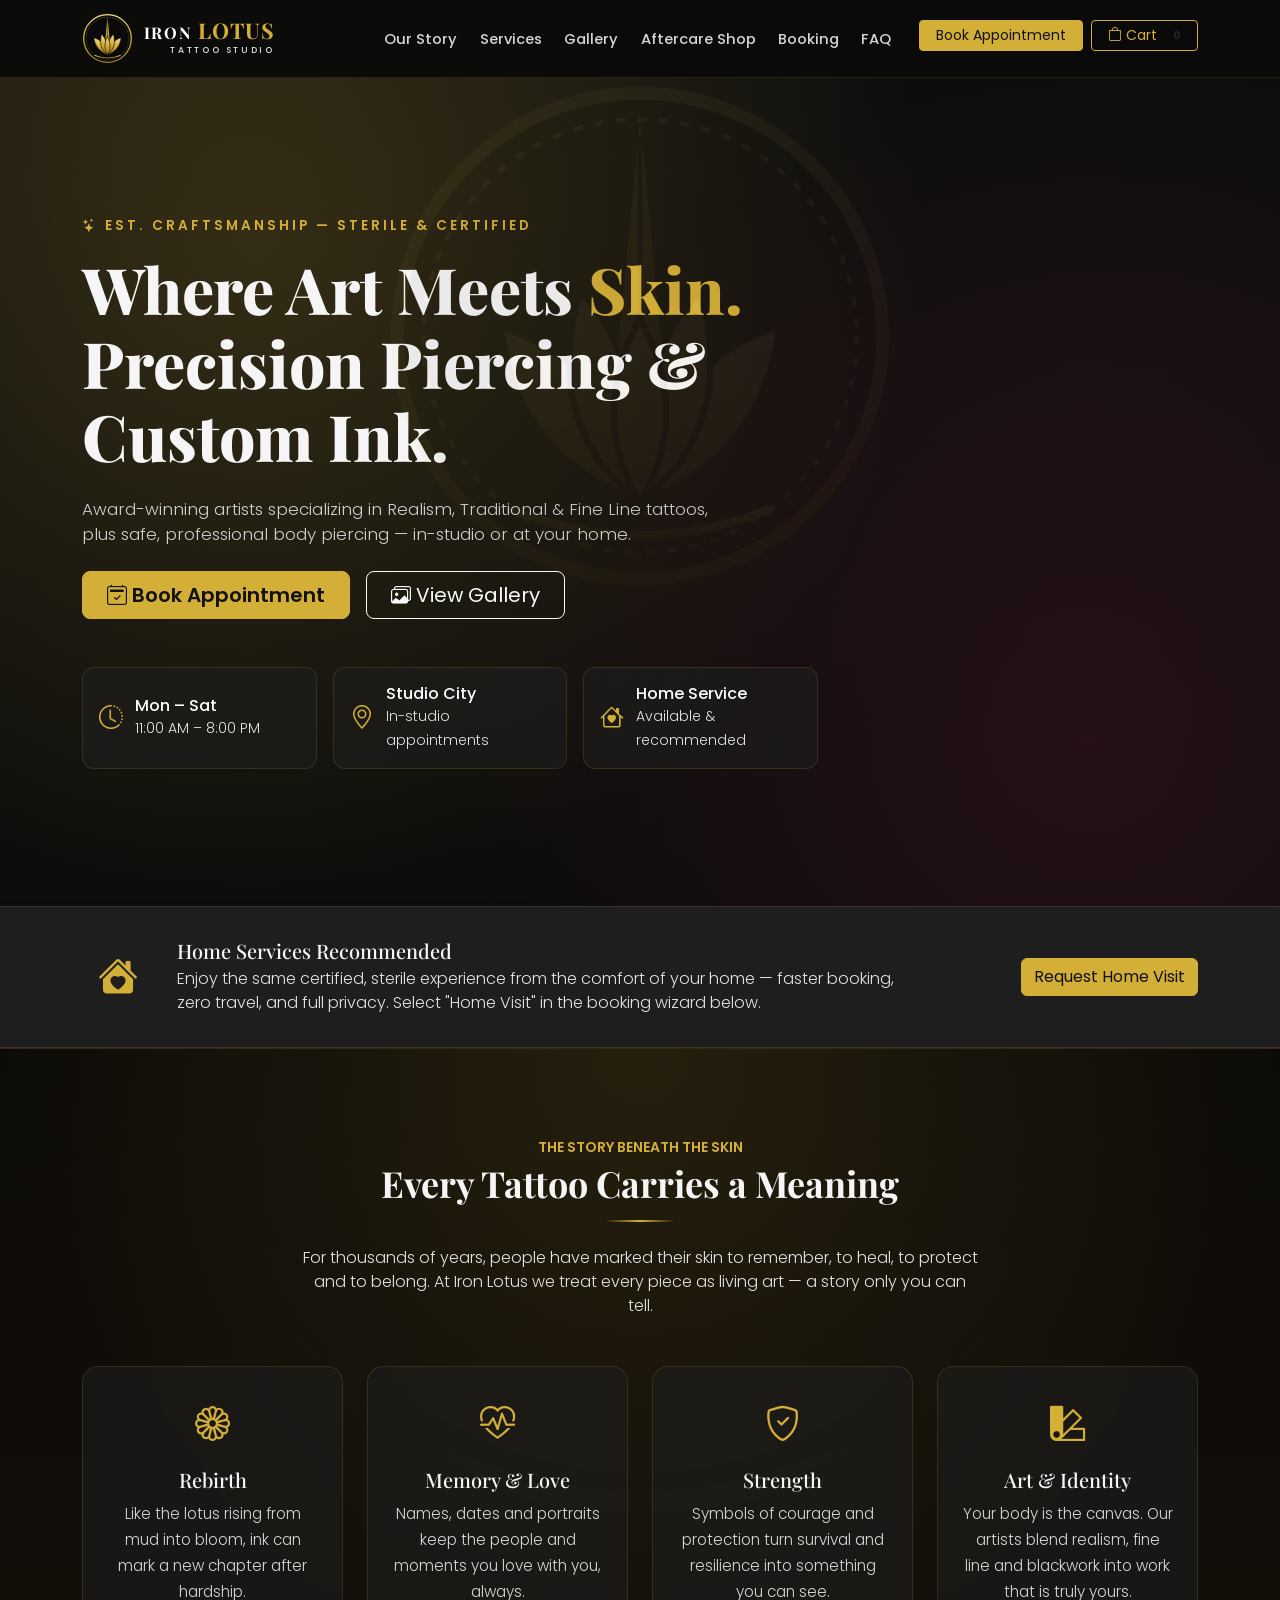
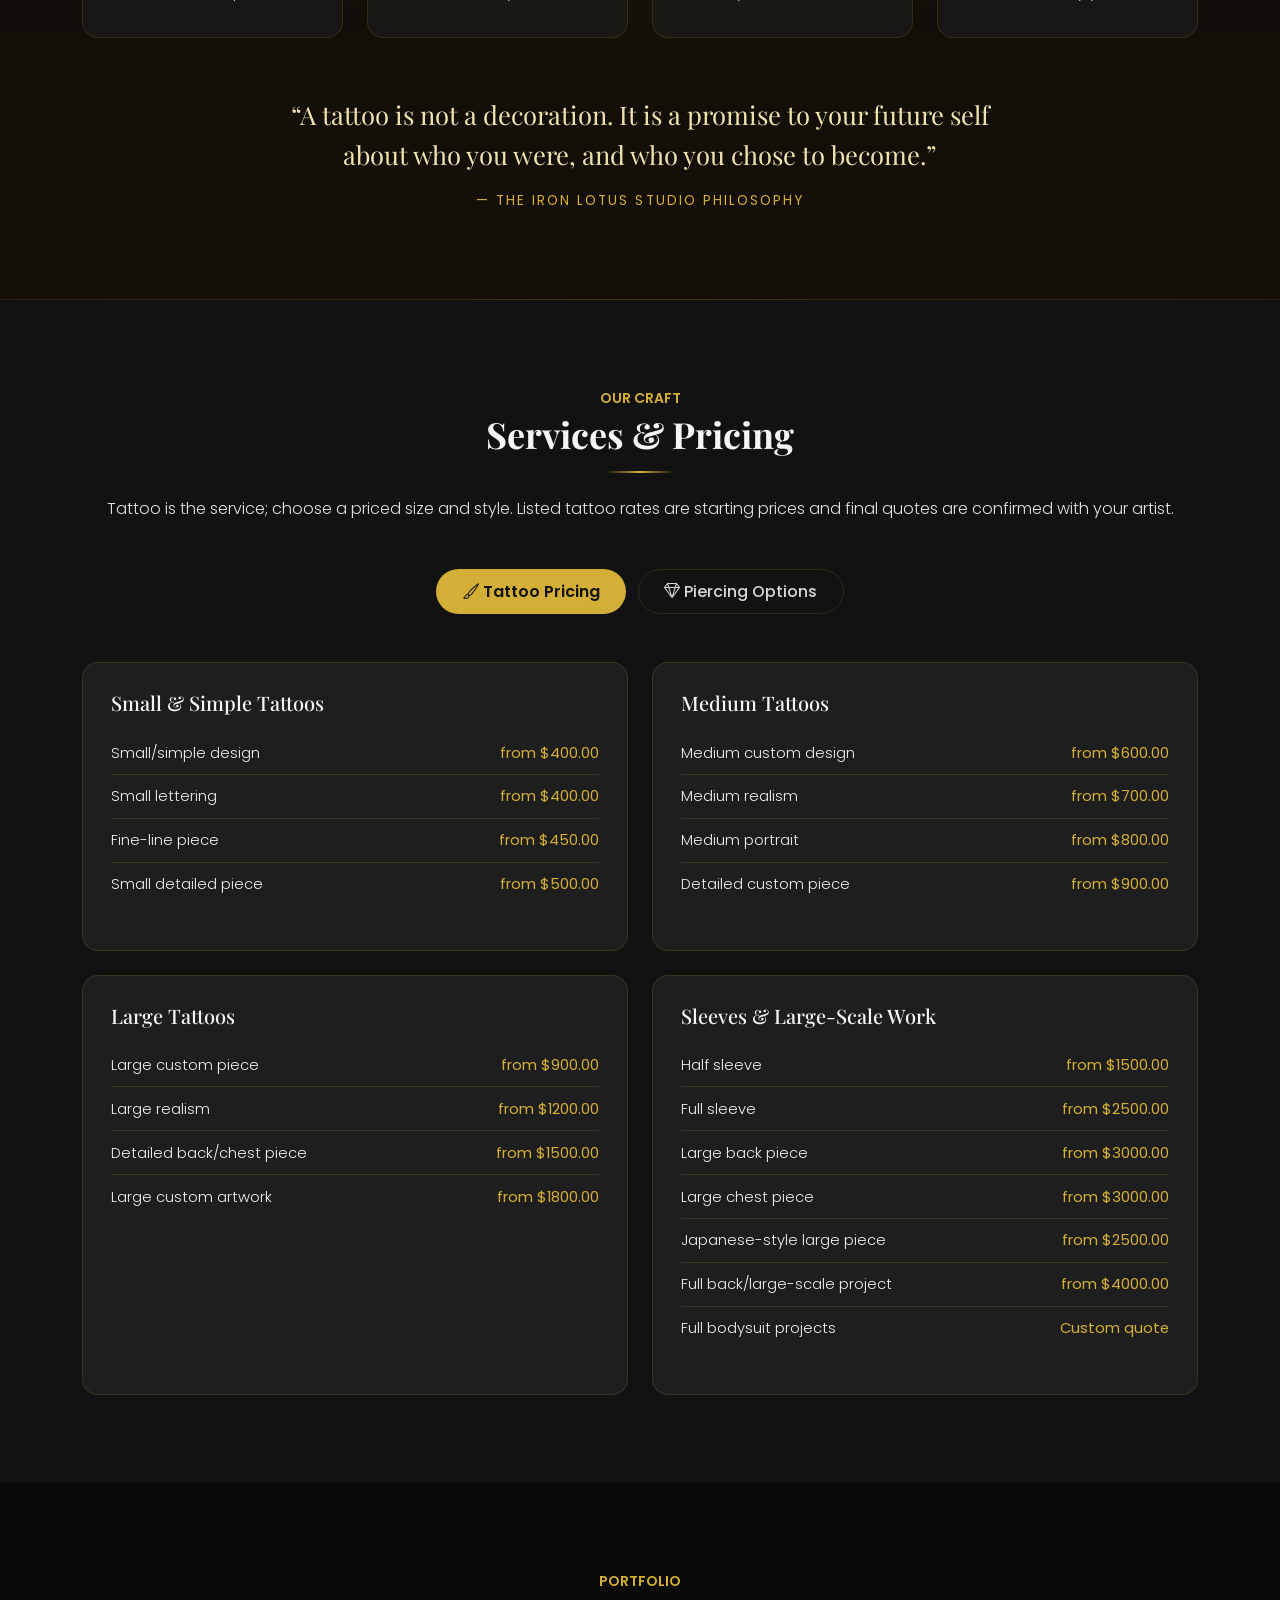
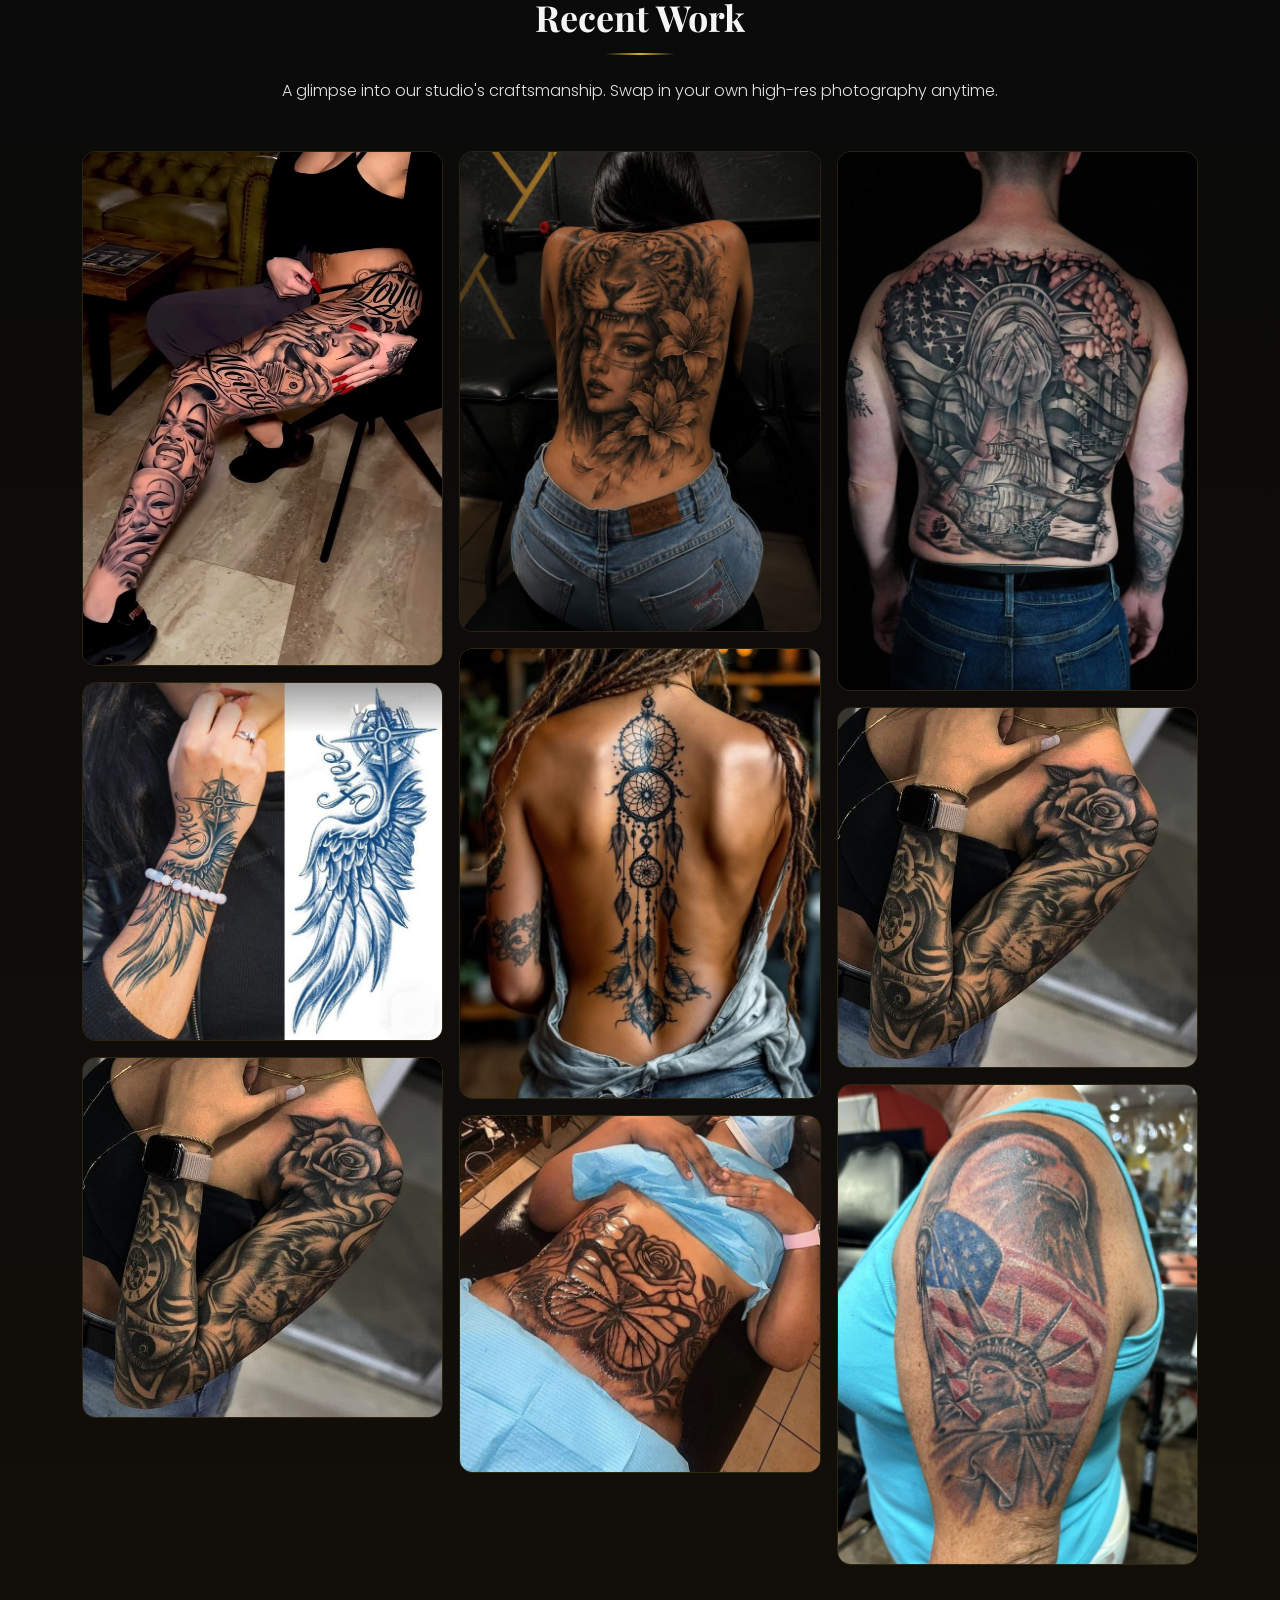
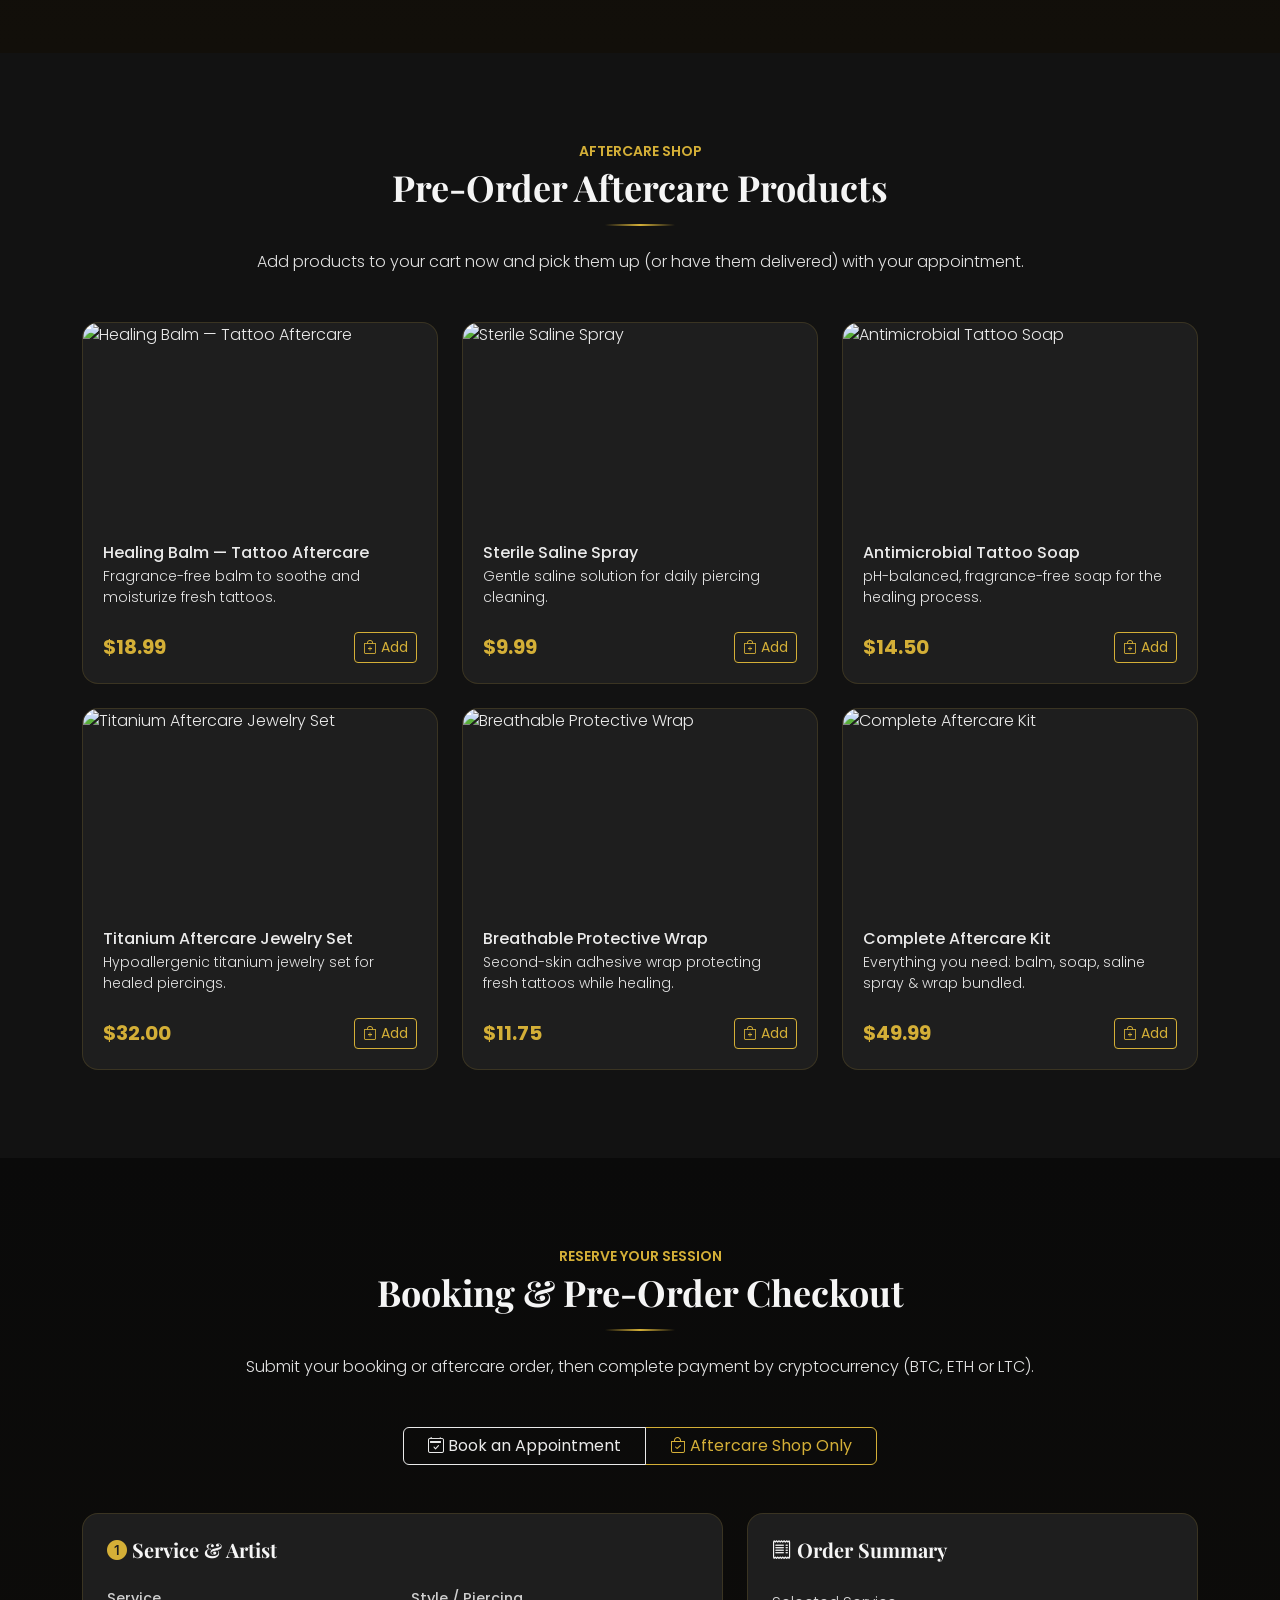
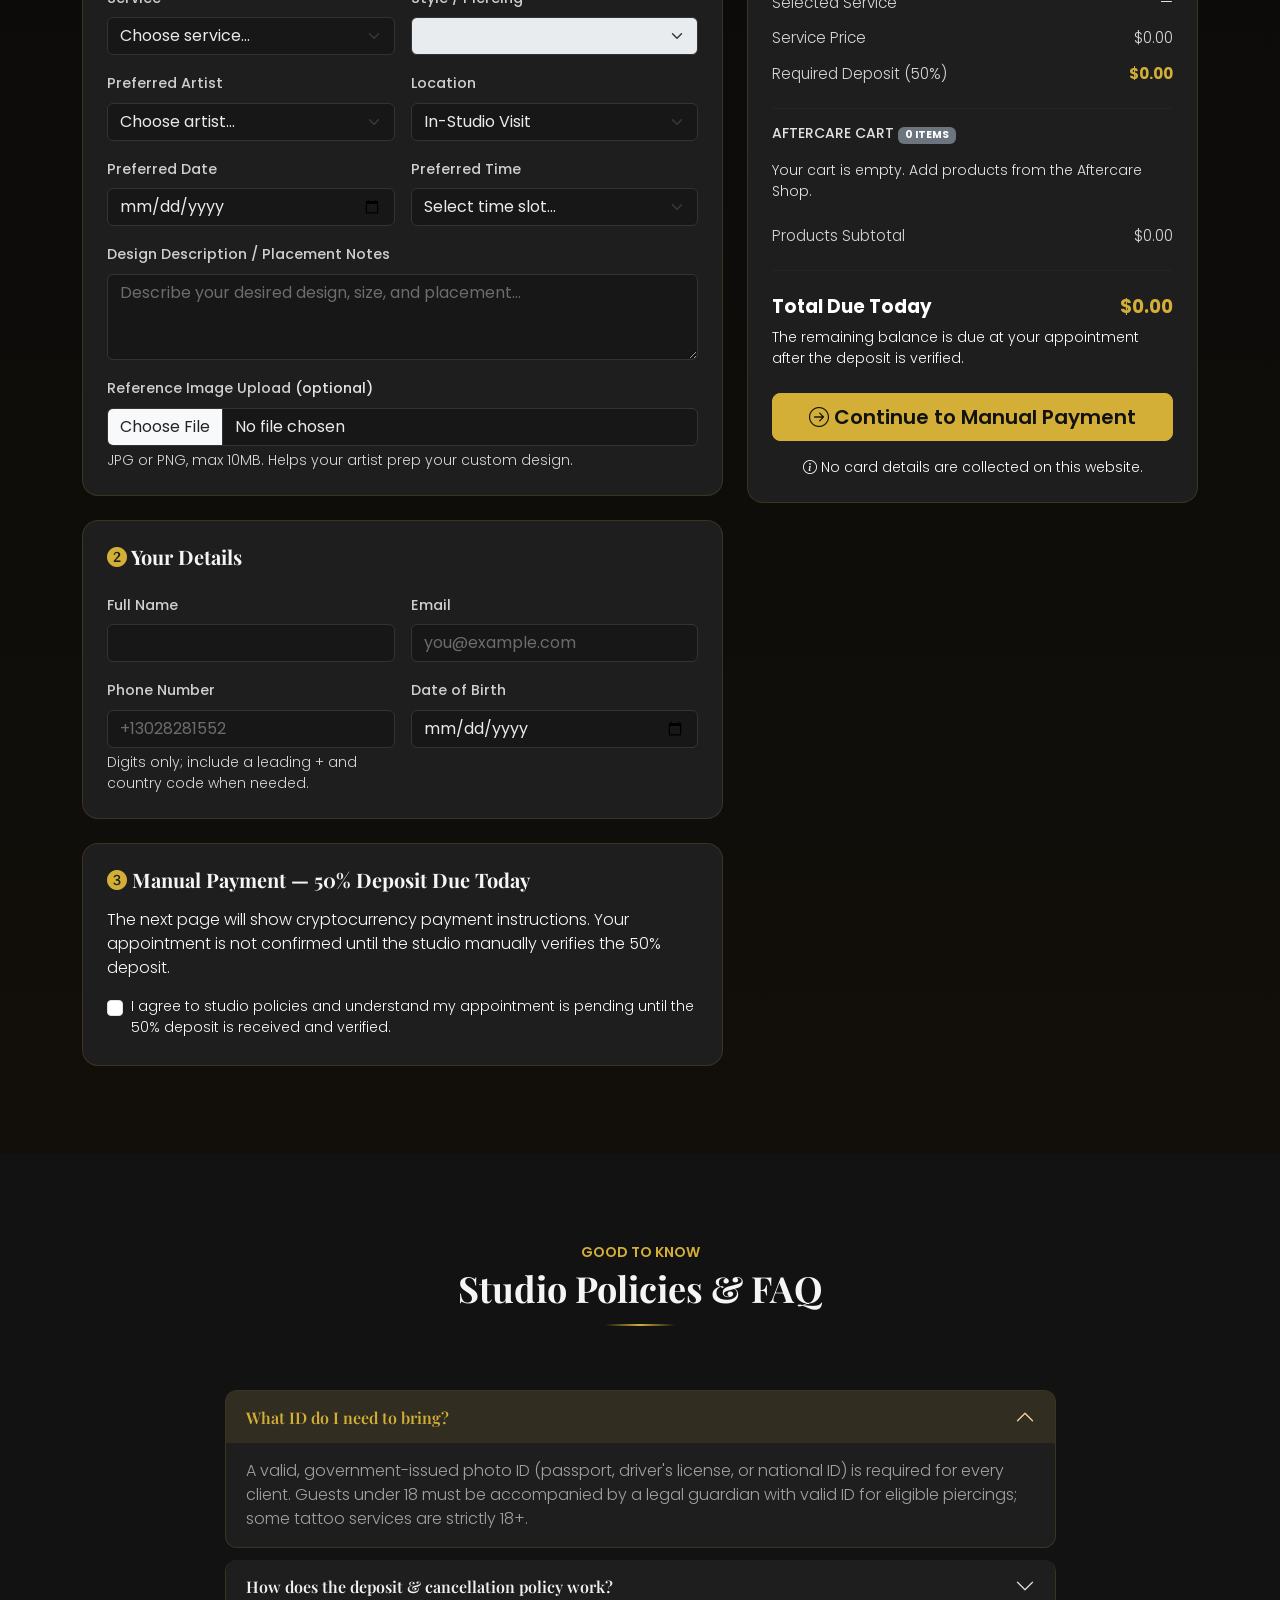
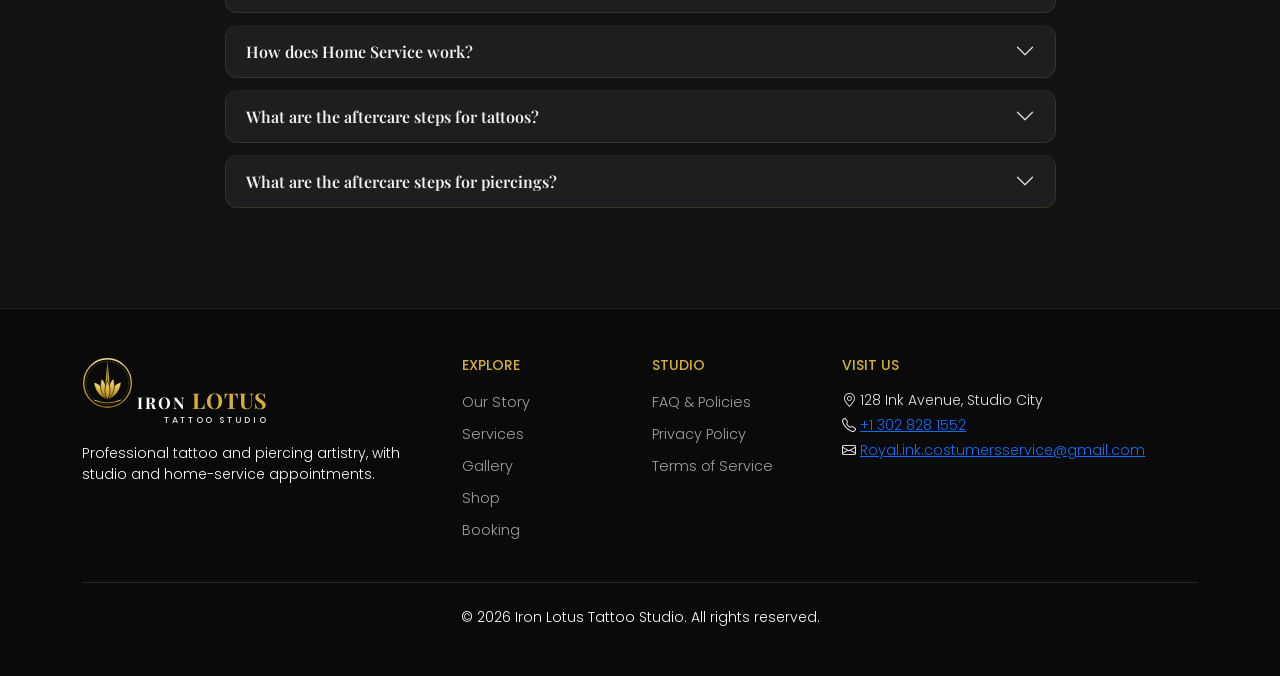
==== index.html @ f2697d81 "update" ====
<!DOCTYPE html>
<html lang="en">
<head>
  <meta charset="UTF-8">
  <meta name="viewport" content="width=device-width, initial-scale=1.0">
  <title>Iron Lotus Tattoo Studio | Tattoo &amp; Piercing</title>
  <link rel="icon" type="image/svg+xml" href="Image/iron-lotus-logo.svg">
  <meta name="description" content="Iron Lotus Tattoo Studio —  professional tattoo, piercing, and aftercare. Explore our work and request an appointment.">

  <!-- Google Fonts -->
  <link rel="preconnect" href="https://fonts.googleapis.com">
  <link href="https://fonts.googleapis.com/css2?family=Playfair+Display:wght@600;700;800&family=Poppins:wght@300;400;500;600;700&display=swap" rel="stylesheet">

  <!-- Bootstrap 5 CSS -->
  <link href="https://cdn.jsdelivr.net/npm/bootstrap@5.3.3/dist/css/bootstrap.min.css" rel="stylesheet">
  <!-- Bootstrap Icons -->
  <link rel="stylesheet" href="https://cdn.jsdelivr.net/npm/bootstrap-icons@1.11.3/font/bootstrap-icons.css">

  <!-- Custom Theme Styles -->
  <link rel="stylesheet" href="style.css">
</head>
<body>

  <!-- ============ NAVIGATION ============ -->
  <nav class="navbar navbar-expand-lg navbar-dark sticky-top studio-navbar" id="mainNav">
    <div class="container">
      <a class="navbar-brand studio-brand" href="#hero" aria-label="Iron Lotus Tattoo Studio home">
        <span class="royal-mark" aria-hidden="true"><img src="Image/iron-lotus-logo.svg" alt=""></span>
        <span class="brand-name"><span class="brand-royal">IRON</span><span class="brand-ink">LOTUS</span><small>TATTOO STUDIO</small></span>
      </a>
      <button class="navbar-toggler" type="button" data-bs-toggle="collapse" data-bs-target="#navMain" aria-controls="navMain" aria-expanded="false" aria-label="Toggle navigation">
        <span class="navbar-toggler-icon"></span>
      </button>
      <div class="collapse navbar-collapse" id="navMain">
        <ul class="navbar-nav ms-auto mb-2 mb-lg-0 text-center">
          <li class="nav-item"><a class="nav-link" href="#meaning">Our Story</a></li>
          <li class="nav-item"><a class="nav-link" href="#services">Services</a></li>
          <li class="nav-item"><a class="nav-link" href="#gallery">Gallery</a></li>
          <li class="nav-item"><a class="nav-link" href="#shop">Aftercare Shop</a></li>
          <li class="nav-item"><a class="nav-link" href="#booking">Booking</a></li>
          <li class="nav-item"><a class="nav-link" href="#faq">FAQ</a></li>
          <li class="nav-item ms-lg-3">
            <a class="btn btn-accent btn-sm px-3 js-book-appointment-cta" href="#booking">Book Appointment</a>
          </li>
          <li class="nav-item ms-lg-2">
            <button class="btn btn-outline-accent btn-sm px-3 position-relative" type="button" data-bs-toggle="offcanvas" data-bs-target="#cartOffcanvas" aria-controls="cartOffcanvas">
              <i class="bi bi-bag"></i> Cart
              <span class="badge rounded-pill bg-accent text-dark cart-badge" id="navCartCount">0</span>
            </button>
          </li>
        </ul>
      </div>
    </div>
  </nav>

  <!-- ============ HERO SECTION ============ -->
  <header class="hero-section d-flex align-items-center" id="hero">
    <div class="hero-overlay"></div>
    <div class="container position-relative py-5">
      <div class="row align-items-center">
        <div class="col-lg-8">
          <p class="hero-eyebrow text-accent text-uppercase mb-3"><i class="bi bi-stars"></i> Est. Craftsmanship &mdash; Sterile &amp; Certified</p>
          <h1 class="hero-title mb-4">Where Art Meets <span class="text-accent">Skin.</span><br>Precision Piercing &amp; Custom Ink.</h1>
          <p class="hero-subtitle mb-4">Award-winning artists specializing in Realism, Traditional &amp; Fine Line tattoos, plus safe, professional body piercing — in-studio or at your home.</p>
          <div class="d-flex flex-wrap gap-3 mb-5">
            <a href="#booking" class="btn btn-accent btn-lg px-4 fw-semibold js-book-appointment-cta">
              <i class="bi bi-calendar2-check"></i> Book Appointment
            </a>
            <a href="#gallery" class="btn btn-outline-light btn-lg px-4">
              <i class="bi bi-images"></i> View Gallery
            </a>
          </div>

          <div class="row g-3 hero-hours">
            <div class="col-sm-4">
              <div class="hero-info-card">
                <i class="bi bi-clock-history text-accent fs-4"></i>
                <div>
                  <h6 class="mb-0">Mon &ndash; Sat</h6>
                  <small class="text-muted">11:00 AM &ndash; 8:00 PM</small>
                </div>
              </div>
            </div>
            <div class="col-sm-4">
              <div class="hero-info-card">
                <i class="bi bi-geo-alt text-accent fs-4"></i>
                <div>
                  <h6 class="mb-0">Studio City</h6>
                  <small class="text-muted">In-studio appointments</small>
                </div>
              </div>
            </div>
            <div class="col-sm-4">
              <div class="hero-info-card">
                <i class="bi bi-house-heart text-accent fs-4"></i>
                <div>
                  <h6 class="mb-0">Home Service</h6>
                  <small class="text-muted">Available &amp; recommended</small>
                </div>
              </div>
            </div>
          </div>
        </div>
      </div>
    </div>
  </header>

  <!-- ============ HOME SERVICE BANNER ============ -->
  <section class="home-service-banner">
    <div class="container">
      <div class="row align-items-center g-4">
        <div class="col-lg-1 text-center">
          <i class="bi bi-house-heart-fill fs-1 text-accent"></i>
        </div>
        <div class="col-lg-8">
          <h5 class="mb-1">Home Services Recommended</h5>
          <p class="mb-0 text-muted">Enjoy the same certified, sterile experience from the comfort of your home — faster booking, zero travel, and full privacy. Select "Home Visit" in the booking wizard below.</p>
        </div>
        <div class="col-lg-3 text-lg-end">
          <a href="#booking" class="btn btn-accent js-book-appointment-cta">Request Home Visit</a>
        </div>
      </div>
    </div>
  </section>

  <!-- ============ MEANING & ART ============ -->
  <section id="meaning" class="section-padding meaning-section">
    <div class="container position-relative">
      <div class="section-heading text-center mb-5 reveal">
        <p class="text-accent text-uppercase small fw-semibold mb-1">The Story Beneath the Skin</p>
        <h2 class="fw-bold">Every Tattoo Carries a Meaning</h2>
        <p class="text-muted mx-auto" style="max-width: 680px;">For thousands of years, people have marked their skin to remember, to heal, to protect and to belong. At Iron Lotus we treat every piece as living art &mdash; a story only you can tell.</p>
      </div>
      <div class="row g-4">
        <div class="col-sm-6 col-lg-3 reveal">
          <div class="meaning-card">
            <i class="bi bi-flower1"></i>
            <h5>Rebirth</h5>
            <p>Like the lotus rising from mud into bloom, ink can mark a new chapter after hardship.</p>
          </div>
        </div>
        <div class="col-sm-6 col-lg-3 reveal">
          <div class="meaning-card">
            <i class="bi bi-heart-pulse"></i>
            <h5>Memory &amp; Love</h5>
            <p>Names, dates and portraits keep the people and moments you love with you, always.</p>
          </div>
        </div>
        <div class="col-sm-6 col-lg-3 reveal">
          <div class="meaning-card">
            <i class="bi bi-shield-check"></i>
            <h5>Strength</h5>
            <p>Symbols of courage and protection turn survival and resilience into something you can see.</p>
          </div>
        </div>
        <div class="col-sm-6 col-lg-3 reveal">
          <div class="meaning-card">
            <i class="bi bi-palette2"></i>
            <h5>Art &amp; Identity</h5>
            <p>Your body is the canvas. Our artists blend realism, fine line and blackwork into work that is truly yours.</p>
          </div>
        </div>
      </div>
      <blockquote class="meaning-quote text-center reveal">
        &ldquo;A tattoo is not a decoration. It is a promise to your future self about who you were, and who you chose to become.&rdquo;
        <footer>&mdash; The Iron Lotus Studio philosophy</footer>
      </blockquote>
    </div>
  </section>

  <!-- ============ SERVICES & PRICING ============ -->
  <section id="services" class="section-padding">
    <div class="container">
          <div class="section-heading text-center mb-5">
        <p class="text-accent text-uppercase small fw-semibold mb-1">Our Craft</p>
        <h2 class="fw-bold">Services &amp; Pricing</h2>
        <p class="text-muted">Tattoo is the service; choose a priced size and style. Listed tattoo rates are starting prices and final quotes are confirmed with your artist.</p>
      </div>

      <!-- Bootstrap Pills for Tattoo vs Piercing -->
      <ul class="nav nav-pills justify-content-center mb-5 studio-pills" id="servicesTab" role="tablist">
        <li class="nav-item" role="presentation">
          <button class="nav-link active" id="tattoo-tab" data-bs-toggle="pill" data-bs-target="#tattoo-pane" type="button" role="tab" aria-selected="true">
            <i class="bi bi-brush"></i> Tattoo Pricing
          </button>
        </li>
        <li class="nav-item" role="presentation">
          <button class="nav-link" id="piercing-tab" data-bs-toggle="pill" data-bs-target="#piercing-pane" type="button" role="tab" aria-selected="false">
            <i class="bi bi-gem"></i> Piercing Options
          </button>
        </li>
      </ul>

      <div class="tab-content" id="servicesTabContent">
        <!-- Tattoo price groups and appointment options are generated from the editable data in script.js. -->
        <div class="tab-pane fade show active" id="tattoo-pane" role="tabpanel">
          <div class="row g-4" id="tattooPricingGrid"></div>
        </div>
        <!-- Piercing Options: populated by JS from APP_DATA.piercingOptions -->
        <div class="tab-pane fade" id="piercing-pane" role="tabpanel">
          <div class="row g-4" id="piercingPricingGrid"></div>
        </div>
      </div>
    </div>
  </section>

  <!-- ============ GALLERY / PORTFOLIO ============ -->
  <section id="gallery" class="section-padding bg-darker">
    <div class="container">
      <div class="section-heading text-center mb-5">
        <p class="text-accent text-uppercase small fw-semibold mb-1">Portfolio</p>
        <h2 class="fw-bold">Recent Work</h2>
        <p class="text-muted">A glimpse into our studio's craftsmanship. Swap in your own high-res photography anytime.</p>
      </div>
      <!--
        HOW TO ADD MORE PHOTOS (HTML/CSS only, no JS needed):
        1. Copy one ".masonry-item" block below (from <div class="masonry-item"> to its closing </div>).
        2. Paste it anywhere inside the ".masonry-grid" container.
        3. Change the "src" to your image URL (or a local file path like "images/my-photo.jpg").
        4. Change the "alt" text, the <h6> title, and the <small> tag/category text.
        To remove a photo, just delete its whole ".masonry-item" block.
      -->
      <div class="masonry-grid" id="galleryGrid">
        <div class="masonry-item">
          <img src="Image/Full legs tattoo sleeve.jpg"
          alt="Realism Portrait Sleeve" loading="lazy">
          <div class="masonry-caption">
            <h6>Full legs tattoo sleeve</h6>
            <small>Tattoo &middot; Realism</small>
          </div>
        </div>
        <div class="masonry-item">
          <img src="Image/winged compass tattoo.jpg"
           alt="Traditional Eagle Chest Piece" loading="lazy">
          <div class="masonry-caption">
            <h6>Traditional winged compass tattoo</h6>
            <small>Tattoo &middot; Traditional</small>
          </div>
        </div>
        <div class="masonry-item">
          <img src="Image/Full - hand sleeve tattoo.jpg" 
          alt="Fine Line Botanical Forearm" loading="lazy">
          <div class="masonry-caption">
            <h6>Full hand sleeve</h6>
            <small>Tattoo &middot; Fine Line</small>
          </div>
        </div>
        <div class="masonry-item">
          <img src="Image/Tiger and Woman Realism Back Piece Full back tattoo.jpg" 
          alt="Blackwork Geometric Sleeve" loading="lazy">
          <div class="masonry-caption">
            <h6>Tiger and Woman Realism Back Piece Full back tattoo</h6>
            <small>Tattoo &middot; Blackwork</small>
          </div>
        </div>
        <div class="masonry-item">
          <img src="Image/fine-line blackwork dreamcatcher tatto.jpg" 
          alt="Fine-line blackwork dreamcatcher tattoo" loading="lazy">
          <div class="masonry-caption">
            <h6>Fine-line blackwork dreamcatcher tatto</h6>
            <small>Tattoo &middot; Blackwork</small>
          </div>
        </div>
        <div class="masonry-item">
          <img src="Image/floral butterfly tattoo.jpg" 
          alt="Floral butterfly tattoo" loading="lazy">
          <div class="masonry-caption">
            <h6>Floral butterfly tattoo</h6>
            <small>Tattoo &middot; Floral</small>
          </div>
        </div>
        <div class="masonry-item">
          <img src="Image/Full - back black-and-grey realism tattoo.jpg" 
          alt="Studio Session in Progress" loading="lazy">
          <div class="masonry-caption">
            <h6>Full - back black-and-grey realism tattoo</h6>
            <small>Behind the Scenes</small>
          </div>
        </div>
        <div class="masonry-item">
          <img src="Image/Full - hand sleeve tattoo.jpg" 
           alt="Minimalist Line Work" loading="lazy">
          <div class="masonry-caption">
            <h6>Full - hand sleeve tattoo</h6>
            <small>Tattoo &middot; Fine Line</small>
          </div>
        </div>
        <div class="masonry-item">
          <img src="Image/shoulder tattoo.jpg" 
          alt="Bold Traditional Rose" loading="lazy">
          <div class="masonry-caption">
            <h6>Shoulder tattoo</h6>
            <small>Tattoo &middot; Traditional</small>
          </div>
        </div>
      </div>
    </div>
  </section>

  <!-- ============ AFTERCARE PRODUCT SHOP ============ -->
  <section id="shop" class="section-padding">
    <div class="container">
      <div class="section-heading text-center mb-5">
        <p class="text-accent text-uppercase small fw-semibold mb-1">Aftercare Shop</p>
        <h2 class="fw-bold">Pre-Order Aftercare Products</h2>
        <p class="text-muted">Add products to your cart now and pick them up (or have them delivered) with your appointment.</p>
      </div>
      <!-- Shop cards, populated by JS from APP_DATA.products -->
      <div class="row g-4" id="shopGrid"></div>
    </div>
  </section>

  <!-- ============ BOOKING & CHECKOUT ============ -->
  <section id="booking" class="section-padding bg-darker">
    <div class="container">
      <div class="section-heading text-center mb-5">
        <p class="text-accent text-uppercase small fw-semibold mb-1">Reserve Your Session</p>
        <h2 class="fw-bold">Booking &amp; Pre-Order Checkout</h2>
        <p class="text-muted">Submit your booking or aftercare order, then complete payment by cryptocurrency (BTC, ETH or LTC).</p>
      </div>

      <!-- Checkout mode toggle: lets shop-only customers skip the booking fields entirely -->
      <div class="d-flex justify-content-center mb-5">
        <div class="btn-group checkout-mode-toggle" role="group" aria-label="Checkout type">
          <input type="radio" class="btn-check" name="checkoutMode" id="modeBooking" checked>
          <label class="btn btn-outline-accent px-4" for="modeBooking"><i class="bi bi-calendar2-check"></i> Book an Appointment</label>

          <input type="radio" class="btn-check" name="checkoutMode" id="modeShopOnly">
          <label class="btn btn-outline-accent px-4" for="modeShopOnly"><i class="bi bi-bag-check"></i> Aftercare Shop Only</label>
        </div>
      </div>

      <form id="bookingForm" class="needs-validation" novalidate>
        <div class="row g-4">

          <!-- LEFT: Booking Details -->
          <div class="col-lg-7">
            <div class="studio-card p-4 mb-4" id="serviceArtistCard">
              <h5 class="card-title-accent mb-4"><i class="bi bi-1-circle-fill text-accent"></i> Service &amp; Artist</h5>

              <div class="row g-3">
                <div class="col-md-6">
                  <label for="serviceCategory" class="form-label">Service</label>
                  <select class="form-select studio-input" id="serviceCategory" required>
                    <option value="" selected disabled>Choose service…</option>
                    <option value="tattoo">Tattoo</option>
                    <option value="piercing">Piercing</option>
                  </select>
                  <div class="invalid-feedback">Please select a category.</div>
                </div>

                <div class="col-md-6">
                  <label for="serviceSelect" class="form-label">Style / Piercing</label>
                  <select class="form-select studio-input" id="serviceSelect" required disabled>
                    <option value="" selected disabled>Select a service first…</option>
                  </select>
                  <div class="invalid-feedback">Please select a style or piercing.</div>
                </div>

                <div class="col-md-6 d-none" id="customQuoteField">
                  <label for="customQuoteAmount" class="form-label">Final price agreed with your artist (USD)</label>
                  <input type="number" class="form-control studio-input" id="customQuoteAmount" min="1" step="0.01" inputmode="decimal">
                  <div class="form-text text-light">Enter the final agreed price. Your deposit is 50% of this amount.</div>
                  <div class="invalid-feedback">Enter a valid final price at or above the listed starting price.</div>
                </div>

                <div class="col-md-6">
                  <label for="artistSelect" class="form-label">Preferred Artist</label>
                  <select class="form-select studio-input" id="artistSelect" required>
                    <option value="" selected disabled>Choose artist…</option>
                  </select>
                  <div class="invalid-feedback">Please select an artist.</div>
                </div>

                <div class="col-md-6">
                  <label for="locationType" class="form-label">Location</label>
                  <select class="form-select studio-input" id="locationType" required>
                    <option value="studio" selected>In-Studio Visit</option>
                    <option value="home">Home Visit (Recommended)</option>
                  </select>
                </div>

                <div class="col-md-6">
                  <label for="appointmentDate" class="form-label">Preferred Date</label>
                  <input type="date" class="form-control studio-input" id="appointmentDate" required>
                  <div class="invalid-feedback">Please choose a date.</div>
                </div>

                <div class="col-md-6">
                  <label for="appointmentTime" class="form-label">Preferred Time</label>
                  <select class="form-select studio-input" id="appointmentTime" required>
                    <option value="" selected disabled>Select time slot…</option>
                  </select>
                  <div class="invalid-feedback">Please choose a time slot.</div>
                </div>

                <div class="col-12">
                  <label for="designNotes" class="form-label">Design Description / Placement Notes</label>
                  <textarea class="form-control studio-input" id="designNotes" rows="3" placeholder="Describe your desired design, size, and placement…" required></textarea>
                  <div class="invalid-feedback">Please add a short description.</div>
                </div>

                <div class="col-12">
                  <label for="referenceUpload" class="form-label">Reference Image Upload <span class="text-muted">(optional)</span></label>
                  <input class="form-control studio-input" type="file" id="referenceUpload" accept="image/*">
                  <div class="form-text text-muted">JPG or PNG, max 10MB. Helps your artist prep your custom design.</div>
                </div>
              </div>
            </div>

            <div class="studio-card p-4 mb-4">
              <h5 class="card-title-accent mb-4"><i class="bi bi-2-circle-fill text-accent"></i> Your Details</h5>
              <div class="row g-3">
                <div class="col-md-6">
                  <label for="clientName" class="form-label">Full Name</label>
                  <input type="text" class="form-control studio-input" id="clientName" required>
                  <div class="invalid-feedback">Please enter your full name.</div>
                </div>
                <div class="col-md-6">
                  <label for="clientEmail" class="form-label">Email</label>
                  <input type="email" class="form-control studio-input" id="clientEmail" placeholder="you@example.com" required>
                  <div class="invalid-feedback">Please enter a valid email address.</div>
                </div>
                <div class="col-md-6">
                  <label for="clientPhone" class="form-label">Phone Number</label>
                  <input type="tel" class="form-control studio-input" id="clientPhone" pattern="\+?[0-9]{7,15}" placeholder="+13028281552" required>
                  <div class="form-text text-light">Digits only; include a leading + and country code when needed.</div>
                  <div class="invalid-feedback">Please enter a valid phone number.</div>
                </div>
                <div class="col-md-6" id="dobFieldCol">
                  <label for="clientAge" class="form-label">Date of Birth</label>
                  <input type="date" class="form-control studio-input" id="clientAge" required>
                  <div class="invalid-feedback">You must be 18+, ID verification required at appointment.</div>
                </div>
              </div>
            </div>

            <div class="studio-card p-4" id="payment">
              <h5 class="card-title-accent mb-3"><i class="bi bi-3-circle-fill text-accent"></i> <span id="paymentCardTitle">Manual Payment — 50% deposit due today</span></h5>
              <p class="text-light mb-3">The next page will show cryptocurrency payment instructions. Your appointment is not confirmed until the studio manually verifies the 50% deposit.</p>
              <div class="form-check">
                <input class="form-check-input" type="checkbox" id="policyAgree" required>
                    <label class="form-check-label small text-light" for="policyAgree">
                      <span id="policyAgreeText">I agree to studio policies and understand my appointment is pending until the 50% deposit is verified.</span>
                </label>
                <div class="invalid-feedback">Please confirm before continuing.</div>
              </div>
            </div>
          </div>

          <!-- RIGHT: Order Summary / Cart Sidebar -->
          <div class="col-lg-5">
            <div class="studio-card p-4 checkout-sidebar sticky-lg-top">
              <h5 class="card-title-accent mb-4"><i class="bi bi-receipt"></i> Order Summary</h5>

              <div class="summary-row" id="serviceSummaryRow">
                <span>Selected Service</span>
                <span id="summaryServiceName" class="text-end text-muted">&mdash;</span>
              </div>
              <div class="summary-row" id="servicePriceRow">
                <span>Service Price</span>
                <span id="summaryServicePrice">$0.00</span>
              </div>
              <div class="summary-row" id="depositRow">
                <span>Required Deposit (50%)</span>
                <span id="summaryDeposit" class="text-accent fw-bold">$0.00</span>
              </div>

              <hr class="summary-divider">

              <h6 class="text-uppercase small text-muted mb-3">Aftercare Cart <span class="badge bg-secondary" id="cartItemCount">0 items</span></h6>
              <div id="cartItemsList" class="cart-items-list mb-3">
                <p class="text-muted small mb-0" id="emptyCartMsg">Your cart is empty. Add products from the Aftercare Shop.</p>
              </div>
              <div class="summary-row">
                <span>Products Subtotal</span>
                <span id="summaryProductsSubtotal">$0.00</span>
              </div>

              <hr class="summary-divider">

              <div class="summary-row total-row">
                <span>Total Due Today</span>
                <span id="summaryTotalDueToday" class="text-accent">$0.00</span>
              </div>
              <p class="small text-light mb-4" id="remainingBalanceNote">The remaining balance is due at your appointment after the deposit is verified.</p>

              <div class="alert alert-warning small py-2 d-none" id="shopOnlyEmptyCartWarning" role="alert">
                <i class="bi bi-exclamation-triangle"></i> Add at least one product to your cart before checking out.
              </div>

              <button type="submit" class="btn btn-accent btn-lg w-100 fw-semibold" id="submitBtn">
                <i class="bi bi-arrow-right-circle"></i> <span id="submitBtnText">Continue to Manual Payment</span>
              </button>
              <p class="text-center small text-light mt-3 mb-0"><i class="bi bi-info-circle"></i> No card details are collected on this website.</p>
            </div>
          </div>

        </div>
      </form>
    </div>
  </section>

  <!-- ============ FAQ ACCORDION ============ -->
  <section id="faq" class="section-padding">
    <div class="container">
      <div class="section-heading text-center mb-5">
        <p class="text-accent text-uppercase small fw-semibold mb-1">Good to Know</p>
        <h2 class="fw-bold">Studio Policies &amp; FAQ</h2>
      </div>
      <div class="row justify-content-center">
        <div class="col-lg-9">
          <div class="accordion" id="faqAccordion">

            <div class="accordion-item">
              <h2 class="accordion-header">
                <button class="accordion-button" type="button" data-bs-toggle="collapse" data-bs-target="#faq1">
                  What ID do I need to bring?
                </button>
              </h2>
              <div id="faq1" class="accordion-collapse collapse show" data-bs-parent="#faqAccordion">
                <div class="accordion-body">
                  A valid, government-issued photo ID (passport, driver's license, or national ID) is required for every client. Guests under 18 must be accompanied by a legal guardian with valid ID for eligible piercings; some tattoo services are strictly 18+.
                </div>
              </div>
            </div>

            <div class="accordion-item">
              <h2 class="accordion-header">
                <button class="accordion-button collapsed" type="button" data-bs-toggle="collapse" data-bs-target="#faq2">
                  How does the deposit &amp; cancellation policy work?
                </button>
              </h2>
              <div id="faq2" class="accordion-collapse collapse" data-bs-parent="#faqAccordion">
                <div class="accordion-body">
                  A 50% deposit is required before an appointment is confirmed and is deducted from your final session cost. Your booking remains pending until the studio verifies payment. Rescheduling requires at least 48 hours' notice; cancellations within 48 hours forfeit the deposit.
                </div>
              </div>
            </div>

            <div class="accordion-item">
              <h2 class="accordion-header">
                <button class="accordion-button collapsed" type="button" data-bs-toggle="collapse" data-bs-target="#faq3">
                  How does Home Service work?
                </button>
              </h2>
              <div id="faq3" class="accordion-collapse collapse" data-bs-parent="#faqAccordion">
                <div class="accordion-body">
                  Our artists bring fully sterilized, single-use equipment and portable setups to your home. It's faster to book, more comfortable, and ideal for private sessions. Select "Home Visit" in the booking form — a small travel fee may apply depending on distance.
                </div>
              </div>
            </div>

            <div class="accordion-item">
              <h2 class="accordion-header">
                <button class="accordion-button collapsed" type="button" data-bs-toggle="collapse" data-bs-target="#faq4">
                  What are the aftercare steps for tattoos?
                </button>
              </h2>
              <div id="faq4" class="accordion-collapse collapse" data-bs-parent="#faqAccordion">
                <div class="accordion-body">
                  Keep the bandage on for 2-4 hours, then gently wash with fragrance-free soap. Apply a thin layer of recommended aftercare balm 2-3 times daily, avoid direct sunlight, swimming, and tight clothing for at least 2 weeks. Never pick or scratch peeling skin.
                </div>
              </div>
            </div>

            <div class="accordion-item">
              <h2 class="accordion-header">
                <button class="accordion-button collapsed" type="button" data-bs-toggle="collapse" data-bs-target="#faq5">
                  What are the aftercare steps for piercings?
                </button>
              </h2>
              <div id="faq5" class="accordion-collapse collapse" data-bs-parent="#faqAccordion">
                <div class="accordion-body">
                  Clean twice daily with sterile saline solution, avoid touching with unwashed hands, and do not rotate jewelry unnecessarily. Healing time varies from 4 weeks (earlobes) to 12 months (cartilage/navel). Contact us immediately if you notice excessive redness or discharge.
                </div>
              </div>
            </div>

          </div>
        </div>
      </div>
    </div>
  </section>

  <!-- ============ FOOTER ============ -->
  <footer class="studio-footer">
    <div class="container py-5">
      <div class="row g-4">
        <div class="col-lg-4">
          <a class="navbar-brand studio-brand d-block mb-3" href="#hero">
            <span class="royal-mark" aria-hidden="true"><img src="Image/iron-lotus-logo.svg" alt=""></span>
            <span class="brand-name"><span class="brand-royal">IRON</span><span class="brand-ink">LOTUS</span><small>TATTOO STUDIO</small></span>
          </a>
          <p class="text-light small">Professional tattoo and piercing artistry, with studio and home-service appointments.</p>
        </div>
        <div class="col-lg-2 col-6">
          <h6 class="text-uppercase small text-accent mb-3">Explore</h6>
          <ul class="list-unstyled footer-links">
            <li><a href="#meaning">Our Story</a></li>
            <li><a href="#services">Services</a></li>
            <li><a href="#gallery">Gallery</a></li>
            <li><a href="#shop">Shop</a></li>
            <li><a href="#booking">Booking</a></li>
          </ul>
        </div>
        <div class="col-lg-2 col-6">
          <h6 class="text-uppercase small text-accent mb-3">Studio</h6>
          <ul class="list-unstyled footer-links">
            <li><a href="#faq">FAQ &amp; Policies</a></li>
            <li><a href="#">Privacy Policy</a></li>
            <li><a href="#">Terms of Service</a></li>
          </ul>
        </div>
        <div class="col-lg-4">
          <h6 class="text-uppercase small text-accent mb-3">Visit Us</h6>
          <p class="text-muted small mb-1"><i class="bi bi-geo-alt"></i> 128 Ink Avenue, Studio City</p>
          <p class="text-light small mb-1"><i class="bi bi-telephone"></i> <a href="tel:+13028281552">+1 302 828 1552</a></p>
          <p class="text-light small"><i class="bi bi-envelope"></i> <a href="mailto:Royal.ink.costumersservice@gmail.com">Royal.ink.costumersservice@gmail.com</a></p>
        </div>
      </div>
      <hr class="border-secondary my-4">
      <p class="text-center text-light small mb-0">&copy; <span id="footerYear"></span> Iron Lotus Tattoo Studio. All rights reserved.</p>
    </div>
  </footer>

  <!-- ============ CART OFFCANVAS ============ -->
  <div class="offcanvas offcanvas-end studio-offcanvas" tabindex="-1" id="cartOffcanvas" aria-labelledby="cartOffcanvasLabel">
    <div class="offcanvas-header">
      <h5 class="offcanvas-title" id="cartOffcanvasLabel"><i class="bi bi-bag-check"></i> Your Aftercare Cart</h5>
      <button type="button" class="btn-close btn-close-white" data-bs-dismiss="offcanvas" aria-label="Close"></button>
    </div>
    <div class="offcanvas-body d-flex flex-column">
      <div id="offcanvasCartItems" class="flex-grow-1"></div>
      <hr class="summary-divider">
      <div class="summary-row total-row">
        <span>Cart Total</span>
        <span id="offcanvasCartTotal">$0.00</span>
      </div>
      <a href="#payment" id="proceedToCheckoutBtn" class="btn btn-accent w-100 mt-3">
        <i class="bi bi-cart-check"></i> Proceed to Checkout
      </a>
    </div>
  </div>

  <!-- Mobile quick-action bar -->
  <nav class="mobile-action-bar d-lg-none" aria-label="Quick actions">
    <a href="tel:+13028281552"><i class="bi bi-telephone-fill"></i><span>Call</span></a>
    <a href="#booking" class="js-book-appointment-cta primary"><i class="bi bi-calendar2-check"></i><span>Book</span></a>
    <a href="#gallery"><i class="bi bi-images"></i><span>Gallery</span></a>
    <a href="#shop"><i class="bi bi-shop"></i><span>Shop</span></a>
    <button type="button" class="mobile-cart-btn" data-bs-toggle="offcanvas" data-bs-target="#cartOffcanvas" aria-controls="cartOffcanvas" aria-label="Open cart">
      <i class="bi bi-bag"></i><span>Cart</span><b class="mobile-cart-count" id="mobileCartCount">0</b>
    </button>
  </nav>

  <!-- Bootstrap Bundle (Popper included) -->
  <script src="https://cdn.jsdelivr.net/npm/bootstrap@5.3.3/dist/js/bootstrap.bundle.min.js"></script>
  <!-- Custom App Logic -->
  <script src="script.js"></script>
</body>
</html>
---- style.css ----
/* ==========================================================================
  IRON LOTUS TATTOO STUDIO — CUSTOM THEME OVERRIDES
   Dark luxury theme built on top of Bootstrap 5 utilities/grid.
   ========================================================================== */

:root {
  --bg-base: #121212;
  --bg-darker: #0a0a0a;
  --bg-card: #1e1e1e;
  --bg-card-hover: #262626;
  --accent: #d4af37;
  --accent-soft: #e8c766;
  --text-muted: #a0a0a0;
  --border-subtle: rgba(212, 175, 55, 0.15);
  --font-heading: 'Playfair Display', serif;
  --font-body: 'Poppins', sans-serif;
}

* { scroll-behavior: smooth; }

/* Offsets anchor jumps (e.g. #payment) so content isn't hidden under the sticky navbar */
#payment { scroll-margin-top: 6rem; }
#booking { scroll-margin-top: 5rem; }

body {
  background-color: var(--bg-base);
  color: #eaeaea;
  font-family: var(--font-body);
  font-weight: 300;
}

h1, h2, h3, h4, h5, .studio-brand {
  font-family: var(--font-heading);
  color: #f5f5f5;
}

.text-accent { color: var(--accent) !important; }
.bg-darker { background-color: var(--bg-darker); }
.section-padding { padding: 5.5rem 0; }
.text-muted { color: #e2e2e2 !important; }
.form-text { color: #d7d7d7 !important; }

/* ---------------- Buttons ---------------- */
.btn-accent {
  background-color: var(--accent);
  border-color: var(--accent);
  color: #121212;
  transition: all 0.25s ease;
}
.btn-accent:hover, .btn-accent:focus {
  background-color: var(--accent-soft);
  border-color: var(--accent-soft);
  color: #121212;
  transform: translateY(-2px);
}
.btn-outline-accent {
  border: 1px solid var(--accent);
  color: var(--accent);
  background: transparent;
}
.btn-outline-accent:hover {
  background-color: var(--accent);
  color: #121212;
}
.btn-outline-light:hover { color: #121212; }

/* ---------------- Navbar ---------------- */
.studio-navbar {
  background-color: rgba(10, 10, 10, 0.92);
  backdrop-filter: blur(10px);
  border-bottom: 1px solid var(--border-subtle);
  transition: background-color 0.3s ease;
}
.studio-brand {
  display: inline-flex;
  align-items: center;
  gap: 0.65rem;
  font-weight: 700;
  letter-spacing: 0;
  font-size: 1rem;
  text-decoration: none;
}
.royal-mark {
  width: 3.2rem;
  height: 3.2rem;
  display: inline-block;
}
.royal-mark img { width: 100%; height: 100%; display: block; }
.brand-name {
  display: inline-grid;
  grid-template-columns: auto auto;
  align-items: baseline;
  column-gap: 0.32rem;
  line-height: 1;
}
.brand-royal { color: #fff; font-size: 1rem; letter-spacing: 0.12em; }
.brand-ink { color: var(--accent); font-size: 1.35rem; letter-spacing: 0.04em; }
.brand-name small {
  grid-column: 1 / -1;
  color: #e2e2e2;
  font: 500 0.55rem var(--font-body);
  letter-spacing: 0.3em;
  text-align: right;
  margin-top: 0.2rem;
}
.navbar-nav .nav-link {
  color: #d6d6d6;
  font-weight: 500;
  margin: 0 0.4rem;
  transition: color 0.2s ease;
}
.navbar-nav .nav-link:hover { color: var(--accent); }
.cart-badge {
  position: absolute;
  top: -6px;
  right: -6px;
  font-size: 0.65rem;
}

/* ---------------- Hero ---------------- */
.hero-section {
  position: relative;
  min-height: 92vh;
  background: linear-gradient(180deg, rgba(10,10,10,0.55) 0%, rgba(10,10,10,0.85) 100%),
              url('https://images.unsplash.com/photo-1611501275019-9b5cda994e8d?auto=format&fit=crop&w=1600&q=80') center/cover no-repeat fixed;
  color: #fff;
}
.hero-overlay {
  position: absolute;
  inset: 0;
  background: radial-gradient(circle at 20% 20%, rgba(212,175,55,0.08), transparent 60%);
}
.hero-eyebrow { letter-spacing: 3px; font-size: 0.85rem; font-weight: 600; }
.hero-title {
  font-size: clamp(2.2rem, 5vw, 4rem);
  font-weight: 800;
  line-height: 1.15;
}
.hero-subtitle {
  max-width: 640px;
  color: #cfcfcf;
  font-size: 1.05rem;
}
.hero-info-card {
  background: rgba(30, 30, 30, 0.65);
  border: 1px solid var(--border-subtle);
  border-radius: 0.75rem;
  padding: 1rem;
  display: flex;
  align-items: center;
  gap: 0.75rem;
  height: 100%;
}

/* ---------------- Home Service Banner ---------------- */
.home-service-banner {
  background-color: var(--bg-card);
  border-top: 1px solid var(--border-subtle);
  border-bottom: 1px solid var(--border-subtle);
  padding: 2rem 0;
}

/* ---------------- Section Heading ---------------- */
.section-heading h2 { font-size: 2.25rem; font-weight: 700; }

/* ---------------- Pills / Tabs ---------------- */
.studio-pills .nav-link {
  color: #d6d6d6;
  border: 1px solid var(--border-subtle);
  border-radius: 2rem;
  padding: 0.6rem 1.6rem;
  margin: 0 0.35rem;
  font-weight: 500;
}
.studio-pills .nav-link.active {
  background-color: var(--accent);
  color: #121212;
  font-weight: 600;
}

/* ---------------- Cards (generic studio card) ---------------- */
.studio-card {
  background-color: var(--bg-card);
  border: 1px solid var(--border-subtle);
  border-radius: 1rem;
}
.card-title-accent { font-family: var(--font-heading); font-weight: 700; }

/* ---------------- Pricing Cards ---------------- */
.pricing-card {
  background-color: var(--bg-card);
  border: 1px solid var(--border-subtle);
  border-radius: 1rem;
  padding: 1.75rem;
  height: 100%;
  transition: transform 0.25s ease, box-shadow 0.25s ease, border-color 0.25s ease;
}
.pricing-card:hover {
  transform: translateY(-6px);
  border-color: var(--accent);
  box-shadow: 0 12px 30px rgba(0,0,0,0.45);
}
.pricing-card .price-tag {
  font-family: var(--font-heading);
  font-size: 1.9rem;
  font-weight: 700;
  color: var(--accent);
}
.pricing-card .price-icon {
  width: 56px;
  height: 56px;
  border-radius: 50%;
  background: rgba(212, 175, 55, 0.12);
  display: flex;
  align-items: center;
  justify-content: center;
  font-size: 1.5rem;
  color: var(--accent);
  margin-bottom: 1rem;
}
.pricing-card ul { list-style: none; padding-left: 0; }
.pricing-card ul li {
  color: #f0f0f0;
  font-size: 0.92rem;
  padding: 0.2rem 0;
}
.pricing-card ul li i { color: var(--accent); margin-right: 0.4rem; }
.tattoo-price-list li {
  display: flex;
  justify-content: space-between;
  align-items: flex-start;
  gap: 1rem;
  padding: 0.65rem 0 !important;
  border-bottom: 1px solid var(--border-subtle);
}
.tattoo-price-list li:last-child { border-bottom: 0; }
.tattoo-price-list strong { color: var(--accent); text-align: right; white-space: nowrap; }

/* ---------------- Gallery Masonry ---------------- */
.masonry-grid {
  column-count: 1;
  column-gap: 1rem;
}
@media (min-width: 576px) { .masonry-grid { column-count: 2; } }
@media (min-width: 992px) { .masonry-grid { column-count: 3; } }
.masonry-item {
  break-inside: avoid;
  margin-bottom: 1rem;
  position: relative;
  border-radius: 0.85rem;
  overflow: hidden;
  border: 1px solid var(--border-subtle);
}
.masonry-item img {
  width: 100%;
  display: block;
  transition: transform 0.4s ease;
}
.masonry-item:hover img { transform: scale(1.06); }
.masonry-caption {
  position: absolute;
  inset: auto 0 0 0;
  padding: 0.85rem 1rem;
  background: linear-gradient(180deg, transparent, rgba(0,0,0,0.85));
  opacity: 0;
  transform: translateY(10px);
  transition: all 0.3s ease;
}
.masonry-item:hover .masonry-caption { opacity: 1; transform: translateY(0); }
.masonry-caption h6 { margin: 0; font-size: 0.95rem; color: #fff; }
.masonry-caption small { color: var(--accent); }

/* ---------------- Shop Cards ---------------- */
.shop-card {
  background-color: var(--bg-card);
  border: 1px solid var(--border-subtle);
  border-radius: 1rem;
  overflow: hidden;
  height: 100%;
  display: flex;
  flex-direction: column;
  transition: box-shadow 0.25s ease, border-color 0.25s ease;
}
.shop-card:hover { border-color: var(--accent); box-shadow: 0 10px 26px rgba(0,0,0,0.4); }
.shop-card img { height: 200px; object-fit: cover; width: 100%; }
.shop-card-body { padding: 1.25rem; display: flex; flex-direction: column; flex-grow: 1; }
.shop-card .price-tag { font-size: 1.25rem; font-weight: 700; color: var(--accent); }

/* ---------------- Form Inputs ---------------- */
.studio-input {
  background-color: #171717;
  border: 1px solid #333;
  color: #eaeaea;
}
.studio-input:focus {
  background-color: #171717;
  color: #fff;
  border-color: var(--accent);
  box-shadow: 0 0 0 0.2rem rgba(212, 175, 55, 0.2);
}
.studio-input::placeholder { color: #6c6c6c; }
.studio-input-icon {
  background-color: #171717;
  border: 1px solid #333;
  color: var(--accent);
}
.form-label { color: #cfcfcf; font-size: 0.9rem; font-weight: 500; }
.form-check-label { color: #f0f0f0; }
.form-check-input:checked {
  background-color: var(--accent);
  border-color: var(--accent);
}
select.studio-input option { background-color: #1e1e1e; }

/* ---------------- Checkout / Summary ---------------- */
.checkout-sidebar { top: 6rem; }
.summary-row {
  display: flex;
  justify-content: space-between;
  align-items: center;
  padding: 0.4rem 0;
  font-size: 0.95rem;
  color: #d6d6d6;
}
.summary-divider { border-color: var(--border-subtle); }
.total-row { font-size: 1.15rem; font-weight: 700; color: #fff; }
.cart-items-list { max-height: 260px; overflow-y: auto; }
.cart-line-item {
  display: flex;
  align-items: center;
  gap: 0.75rem;
  padding: 0.6rem 0;
  border-bottom: 1px solid var(--border-subtle);
}
.cart-line-item img { width: 48px; height: 48px; object-fit: cover; border-radius: 0.5rem; }
.cart-line-item .item-info { flex-grow: 1; }
.cart-line-item .item-info h6 { font-size: 0.85rem; margin-bottom: 0.1rem; color: #fff; }
.cart-line-item .item-info small { color: var(--text-muted); }
.qty-controls button {
  width: 26px;
  height: 26px;
  line-height: 1;
  padding: 0;
  border-radius: 50%;
}

/* ---------------- Offcanvas ---------------- */
.studio-offcanvas {
  background-color: var(--bg-card);
  color: #eaeaea;
  border-left: 1px solid var(--border-subtle);
}

/* ---------------- Modal ---------------- */
.studio-modal {
  background-color: var(--bg-card);
  color: #eaeaea;
  border: 1px solid var(--border-subtle);
  border-radius: 1rem;
}
.success-icon { font-size: 4rem; color: var(--accent); }
.success-summary {
  background-color: #171717;
  border-radius: 0.75rem;
  border: 1px solid var(--border-subtle);
}

/* ---------------- Accordion ---------------- */
.accordion-item {
  background-color: var(--bg-card);
  border: 1px solid var(--border-subtle);
  margin-bottom: 0.75rem;
  border-radius: 0.75rem !important;
  overflow: hidden;
}
.accordion-button {
  background-color: var(--bg-card);
  color: #f0f0f0;
  font-weight: 600;
}
.accordion-button:not(.collapsed) {
  background-color: rgba(212, 175, 55, 0.1);
  color: var(--accent);
  box-shadow: none;
}
.accordion-button:focus { box-shadow: none; border-color: var(--border-subtle); }
.accordion-button::after { filter: invert(1); }
.accordion-body { color: var(--text-muted); }

/* ---------------- Footer ---------------- */
.studio-footer {
  background-color: var(--bg-darker);
  border-top: 1px solid var(--border-subtle);
}
.footer-links li { margin-bottom: 0.5rem; }
.footer-links a { color: var(--text-muted); text-decoration: none; font-size: 0.9rem; }
.footer-links a:hover { color: var(--accent); }

/* ---------------- Toast added-to-cart micro animation ---------------- */
@keyframes pop {
  0% { transform: scale(1); }
  50% { transform: scale(1.25); }
  100% { transform: scale(1); }
}
.cart-badge.pop { animation: pop 0.35s ease; }

/* ---------------- Manual payment pages ---------------- */
.manual-payment-page { min-height: 100vh; background: radial-gradient(circle at 12% 0%, #252014 0, var(--bg-base) 35rem); }
.manual-payment-shell { max-width: 900px; }
.payment-page-header { min-height: 3.5rem; }
.manual-payment-content { border-radius: 1rem; }
.payment-order-summary,
.payment-instructions {
  padding: 1.25rem;
  border: 1px solid var(--border-subtle);
  border-radius: 0.75rem;
  background: #171717;
}
.payment-summary-row {
  display: flex;
  justify-content: space-between;
  gap: 1rem;
  padding: 0.55rem 0;
  border-bottom: 1px solid rgba(255,255,255,0.08);
  color: #f0f0f0;
}
.payment-summary-row strong { color: #fff; text-align: right; }
.payment-summary-total { margin-top: 0.4rem; border-bottom: 0; font-size: 1.1rem; font-weight: 700; }
.payment-summary-total strong { color: var(--accent); }
.payment-method-choice {
  display: flex;
  align-items: center;
  gap: 0.9rem;
  min-height: 76px;
  padding: 1rem;
  border: 1px solid #555;
  border-radius: 0.65rem;
  color: #fff;
  cursor: pointer;
  transition: border-color 0.2s ease, background-color 0.2s ease;
}
.payment-method-choice > i { color: var(--accent); font-size: 1.4rem; }
.payment-method-choice span { display: grid; gap: 0.15rem; }
.payment-method-choice small { color: #dedede; }
.btn-check:checked + .payment-method-choice { border-color: var(--accent); background: rgba(212,175,55,0.1); }
.btn-check:focus-visible + .payment-method-choice { outline: 3px solid rgba(212,175,55,0.45); outline-offset: 2px; }
.crypto-wallet-panel {
  display: grid;
  grid-template-columns: minmax(130px, 190px) minmax(0, 1fr);
  align-items: center;
  gap: 1.25rem;
  padding: 1rem;
  border: 1px solid var(--border-subtle);
  border-radius: 0.65rem;
  background: #111;
}
.crypto-qr-wrap { padding: 0.5rem; border-radius: 0.5rem; background: #fff; }
.crypto-qr-wrap img { display: block; width: 100%; aspect-ratio: 1; object-fit: contain; }
.crypto-wallet-info { min-width: 0; }
.crypto-wallet-info .form-control { min-width: 0; font-size: 0.9rem; }
.bank-details > div {
  display: flex;
  justify-content: space-between;
  align-items: center;
  gap: 1rem;
  padding: 0.7rem 0;
  border-bottom: 1px solid rgba(255,255,255,0.1);
}
.bank-details > div:last-child { border-bottom: 0; }
.bank-details dt { color: #e2e2e2; font-weight: 500; }
.bank-details dd { display: flex; align-items: center; gap: 0.6rem; margin: 0; color: #fff; font-weight: 600; }
.copy-payment-value {
  width: 2rem;
  height: 2rem;
  display: inline-grid;
  place-items: center;
  border: 1px solid #777;
  border-radius: 0.4rem;
  background: transparent;
  color: var(--accent);
}
.copy-payment-value:hover { border-color: var(--accent); background: rgba(212,175,55,0.1); }
.manual-payment-content .alert-info { --bs-alert-color: #fff; --bs-alert-bg: #17303a; --bs-alert-border-color: #397184; }
.manual-payment-content .alert-info a { color: #fff; text-decoration: underline; }
.payment-review-note { color: #f0f0f0; }
.payment-page-footer a { color: #fff; }
.checkout-result-body { max-width: 700px; margin: 0 auto; padding: 2rem 0; text-align: center; }
.checkout-result-body h1, .checkout-result-body h2 { color: #fff; }
.checkout-result-body p { color: #ededed; line-height: 1.7; }
.checkout-result-body .payment-review-note { padding: 1rem; border: 1px solid var(--border-subtle); border-radius: 0.65rem; background: #171717; }

@media (max-width: 575.98px) {
  .manual-payment-content { padding: 1.25rem !important; }
  .crypto-wallet-panel { grid-template-columns: minmax(0, 1fr); }
  .crypto-qr-wrap { width: min(100%, 220px); margin: 0 auto; }
  .bank-details > div { align-items: flex-start; }
  .bank-details dd { text-align: right; overflow-wrap: anywhere; }
  .payment-summary-row { font-size: 0.9rem; }
}

/* ==========================================================================
   VISUAL UPGRADE: atmosphere, meaning section, motion, mobile ergonomics
   ========================================================================== */
body {
  background-image:
    radial-gradient(ellipse at 15% 0%, rgba(212, 175, 55, 0.10), transparent 45%),
    radial-gradient(ellipse at 90% 40%, rgba(120, 40, 60, 0.10), transparent 50%),
    radial-gradient(ellipse at 10% 85%, rgba(212, 175, 55, 0.07), transparent 45%);
  background-attachment: fixed;
}
.bg-darker {
  background-image: linear-gradient(180deg, #0a0a0a 0%, #120f0a 100%);
}
.hero-overlay {
  background:
    radial-gradient(circle at 20% 20%, rgba(212, 175, 55, 0.18), transparent 55%),
    radial-gradient(circle at 85% 80%, rgba(150, 40, 70, 0.18), transparent 50%);
  animation: heroGlow 9s ease-in-out infinite alternate;
}
@keyframes heroGlow { from { opacity: 0.6; } to { opacity: 1; } }

.section-heading h2 {
  position: relative;
  padding-bottom: 1rem;
}
.section-heading h2::after {
  content: "";
  display: block;
  width: 70px;
  height: 2px;
  margin: 0.9rem auto 0;
  background: linear-gradient(90deg, transparent, var(--accent), transparent);
}

.meaning-section {
  background:
    radial-gradient(circle at 50% 0%, rgba(212, 175, 55, 0.12), transparent 60%),
    linear-gradient(180deg, #0d0b08, #151009);
  border-top: 1px solid var(--border-subtle);
  border-bottom: 1px solid var(--border-subtle);
  overflow: hidden;
}
.meaning-section::before {
  content: "";
  position: absolute;
  inset: 0;
  background: url("Image/iron-lotus-logo.svg") center 20% / 520px no-repeat;
  opacity: 0.04;
  pointer-events: none;
}
.meaning-card {
  height: 100%;
  padding: 2rem 1.5rem;
  text-align: center;
  background: rgba(30, 30, 30, 0.6);
  border: 1px solid var(--border-subtle);
  border-radius: 1rem;
  backdrop-filter: blur(4px);
  transition: transform 0.3s ease, border-color 0.3s ease, box-shadow 0.3s ease;
}
.meaning-card:hover {
  transform: translateY(-6px);
  border-color: var(--accent);
  box-shadow: 0 14px 34px rgba(212, 175, 55, 0.12);
}
.meaning-card i { font-size: 2.2rem; color: var(--accent); }
.meaning-card h5 { margin: 1rem 0 0.6rem; }
.meaning-card p { margin: 0; color: #d6d6d6; font-size: 0.95rem; line-height: 1.7; }
.meaning-quote {
  max-width: 760px;
  margin: 3.5rem auto 0;
  font-family: var(--font-heading);
  font-size: clamp(1.15rem, 2.6vw, 1.6rem);
  line-height: 1.6;
  color: #f1e3b0;
}
.meaning-quote footer {
  margin-top: 1rem;
  font: 400 0.85rem var(--font-body);
  letter-spacing: 0.15em;
  text-transform: uppercase;
  color: var(--accent);
}

.reveal { opacity: 0; transform: translateY(26px); transition: opacity 0.8s ease, transform 0.8s ease; }
.reveal.is-visible { opacity: 1; transform: none; }

.mobile-action-bar { display: none; }

/* Accessible focus + comfortable tap targets */
a:focus-visible, button:focus-visible, .form-control:focus-visible, .form-select:focus-visible {
  outline: 2px solid var(--accent);
  outline-offset: 2px;
}
@media (max-width: 991.98px) {
  .navbar-nav .nav-link { padding: 0.85rem 0; font-size: 1.05rem; }
  .navbar-collapse { padding-bottom: 1rem; }
  .btn, .form-control, .form-select { min-height: 48px; }
  .hero-section { background-attachment: scroll; }
  body { padding-bottom: 72px; }
  .mobile-action-bar {
    display: grid;
    grid-template-columns: repeat(5, 1fr);
    position: fixed;
    left: 0; right: 0; bottom: 0;
    z-index: 1030;
    padding-bottom: env(safe-area-inset-bottom);
    background: rgba(10, 10, 10, 0.96);
    backdrop-filter: blur(10px);
    border-top: 1px solid var(--border-subtle);
  }
  .mobile-action-bar a, .mobile-action-bar .mobile-cart-btn {
    display: flex;
    flex-direction: column;
    align-items: center;
    justify-content: center;
    gap: 2px;
    min-height: 62px;
    color: #e2e2e2;
    font-size: 0.72rem;
    text-decoration: none;
  }
  .mobile-action-bar a i, .mobile-action-bar .mobile-cart-btn i { font-size: 1.25rem; color: var(--accent); }
  .mobile-action-bar .mobile-cart-btn { position: relative; background: none; border: 0; }
  .mobile-cart-count {
    position: absolute; top: 6px; left: calc(50% + 6px);
    min-width: 18px; height: 18px; padding: 0 5px;
    border-radius: 9px; background: var(--accent); color: #121212;
    font-size: 0.68rem; line-height: 18px; text-align: center;
  }
  .mobile-action-bar a.primary { background: var(--accent); color: #121212; font-weight: 600; }
  .mobile-action-bar a.primary i { color: #121212; }
}
@media (max-width: 575.98px) {
  .section-padding { padding: 3.5rem 0; }
  .hero-section { min-height: auto; padding: 2rem 0; }
  .hero-subtitle { font-size: 0.98rem; }
  .hero-section .btn-lg { width: 100%; }
  .studio-card { padding: 1.25rem !important; }
  .royal-mark { width: 2.7rem; height: 2.7rem; }
  .brand-royal { font-size: 0.9rem; }
  .brand-ink { font-size: 1.2rem; }
  .masonry-caption { opacity: 1; transform: none; }
}
@media (min-width: 992px) {
  .navbar-nav .nav-link { white-space: nowrap; margin: 0 0.2rem; font-size: 0.92rem; }
  .navbar-nav .btn { white-space: nowrap; }
}
/* ---------------- Payment page polish ---------------- */
.manual-payment-page {
  background:
    radial-gradient(circle at 12% 0%, rgba(212,175,55,0.16), transparent 32rem),
    radial-gradient(circle at 95% 60%, rgba(150,40,70,0.12), transparent 30rem),
    var(--bg-base);
}
.pay-steps { list-style: none; padding: 0; margin: 0; display: grid; grid-template-columns: repeat(3, 1fr); gap: 0.5rem; }
.pay-step { display: flex; align-items: center; gap: 0.6rem; padding: 0.7rem 0.8rem; border: 1px solid var(--border-subtle); border-radius: 0.75rem; background: rgba(255,255,255,0.03); }
.pay-step > span { flex: none; width: 1.9rem; height: 1.9rem; display: grid; place-items: center; border-radius: 50%; border: 1px solid var(--accent); color: var(--accent); font-weight: 600; font-size: 0.85rem; }
.pay-step.is-active > span { background: var(--accent); color: #121212; }
.pay-step strong { display: block; color: #fff; font-size: 0.92rem; line-height: 1.2; }
.pay-step small { color: #cfcfcf; font-size: 0.75rem; }
.pay-section-title { display: flex; align-items: center; gap: 0.7rem; font-size: 1.25rem; margin: 2rem 0 1rem; color: #fff; }
.pay-num { flex: none; width: 2rem; height: 2rem; display: inline-grid; place-items: center; border-radius: 50%; background: var(--accent); color: #121212; font: 700 0.95rem var(--font-body); }
.pay-amount-banner { display: flex; align-items: center; justify-content: space-between; gap: 1rem; flex-wrap: wrap; padding: 1.1rem 1.25rem; border-radius: 0.9rem; border: 1px solid var(--accent); background: linear-gradient(135deg, rgba(212,175,55,0.18), rgba(212,175,55,0.04)); }
.pay-amount-banner small { display: block; color: #ececec; }
.pay-amount-banner strong { font: 700 clamp(1.8rem, 6vw, 2.4rem) var(--font-heading); color: var(--accent-soft); }
.pay-badge { padding: 0.35rem 0.8rem; border-radius: 999px; border: 1px solid var(--accent); color: var(--accent); font-size: 0.8rem; white-space: nowrap; }
.pay-howto { margin: 0 0 1.25rem; padding-left: 1.25rem; color: #eaeaea; line-height: 1.8; }
.pay-howto li::marker { color: var(--accent); font-weight: 600; }
.pay-warning { padding: 0.6rem 0.8rem; border-radius: 0.5rem; background: rgba(220,53,69,0.12); border: 1px solid rgba(220,53,69,0.4); color: #ffd9dd; font-size: 0.85rem; }
.pay-warning i { color: #ff8a95; margin-right: 0.3rem; }
.pay-tip { color: #dcdcdc; font-size: 0.85rem; }
.pay-tip i { color: var(--accent); margin-right: 0.3rem; }
.pay-trust { display: grid; grid-template-columns: repeat(3, 1fr); gap: 0.75rem; }
.pay-trust > div { text-align: center; padding: 1rem 0.75rem; border: 1px solid var(--border-subtle); border-radius: 0.75rem; background: rgba(255,255,255,0.03); }
.pay-trust i { display: block; font-size: 1.5rem; color: var(--accent); margin-bottom: 0.3rem; }
.pay-trust strong { display: block; color: #fff; font-size: 0.92rem; }
.pay-trust small { color: #d0d0d0; font-size: 0.78rem; }
.pay-reference { padding: 0.6rem 0.9rem; border-radius: 0.6rem; border: 1px dashed var(--border-subtle); color: #e6e6e6; font-size: 0.9rem; }
.pay-reference i { color: var(--accent); }
.pay-reference strong { color: var(--accent-soft); letter-spacing: 0.05em; font-family: ui-monospace, Consolas, monospace; }
.pay-reference span { display: block; color: #bdbdbd; font-size: 0.78rem; }
.pay-verify { display: flex; gap: 0.8rem; padding: 0.9rem 1rem; border-radius: 0.7rem; background: rgba(40,167,69,0.1); border: 1px solid rgba(40,167,69,0.4); color: #e4f5e8; font-size: 0.88rem; }
.pay-verify > i { font-size: 1.5rem; color: #5fd47c; }
.pay-verify strong { color: #fff; }
.pay-verify code { color: var(--accent-soft); background: rgba(0,0,0,0.35); padding: 0.1rem 0.4rem; border-radius: 0.3rem; }
.pay-safe { padding: 1.5rem; border-radius: 1rem; border: 1px solid var(--border-subtle); background: rgba(255,255,255,0.025); }
.pay-sub { font: 600 1rem var(--font-body); color: var(--accent); margin: 1.5rem 0 0.75rem; text-transform: uppercase; letter-spacing: 0.08em; }
.pay-timeline { list-style: none; counter-reset: t; padding: 0; margin: 0; }
.pay-timeline li { counter-increment: t; position: relative; padding: 0 0 1rem 2.6rem; color: #e6e6e6; line-height: 1.6; }
.pay-timeline li::before { content: counter(t); position: absolute; left: 0; top: 0; width: 1.8rem; height: 1.8rem; display: grid; place-items: center; border-radius: 50%; background: var(--accent); color: #121212; font-weight: 700; font-size: 0.85rem; }
.pay-timeline li::after { content: ""; position: absolute; left: 0.9rem; top: 1.9rem; bottom: 0.1rem; width: 1px; background: var(--border-subtle); }
.pay-timeline li:last-child { padding-bottom: 0; }
.pay-timeline li:last-child::after { display: none; }
.pay-timeline strong { color: #fff; }
.pay-promises { list-style: none; padding: 0; margin: 0; display: grid; gap: 0.6rem; }
.pay-promises li { display: flex; gap: 0.6rem; color: #e6e6e6; line-height: 1.6; }
.pay-promises i { color: #5fd47c; margin-top: 0.2rem; }
.pay-faq { border: 1px solid var(--border-subtle); border-radius: 0.6rem; margin-bottom: 0.5rem; background: rgba(0,0,0,0.2); }
.pay-faq summary { cursor: pointer; padding: 0.85rem 1rem; color: #fff; font-weight: 500; min-height: 48px; }
.pay-faq summary:focus-visible { outline: 2px solid var(--accent); outline-offset: 2px; }
.pay-faq p { margin: 0; padding: 0 1rem 1rem; color: #dcdcdc; line-height: 1.7; font-size: 0.92rem; }
.pay-faq a { color: var(--accent-soft); }
.success-reference strong { color: var(--accent-soft); letter-spacing: 0.05em; font-family: ui-monospace, Consolas, monospace; }
#submitEvidenceButton { font-weight: 600; box-shadow: 0 8px 24px rgba(212,175,55,0.25); }
@media (max-width: 575.98px) {
  .pay-steps small { display: none; }
  .pay-step { padding: 0.6rem; }
  .pay-trust { grid-template-columns: 1fr; }
  .pay-trust > div { display: grid; grid-template-columns: auto 1fr; column-gap: 0.75rem; text-align: left; align-items: center; }
  .pay-trust i { grid-row: span 2; margin: 0; }
}

@media (prefers-reduced-motion: reduce) {
  * { scroll-behavior: auto !important; }
  .reveal { opacity: 1; transform: none; transition: none; }
  .hero-overlay { animation: none; }
}
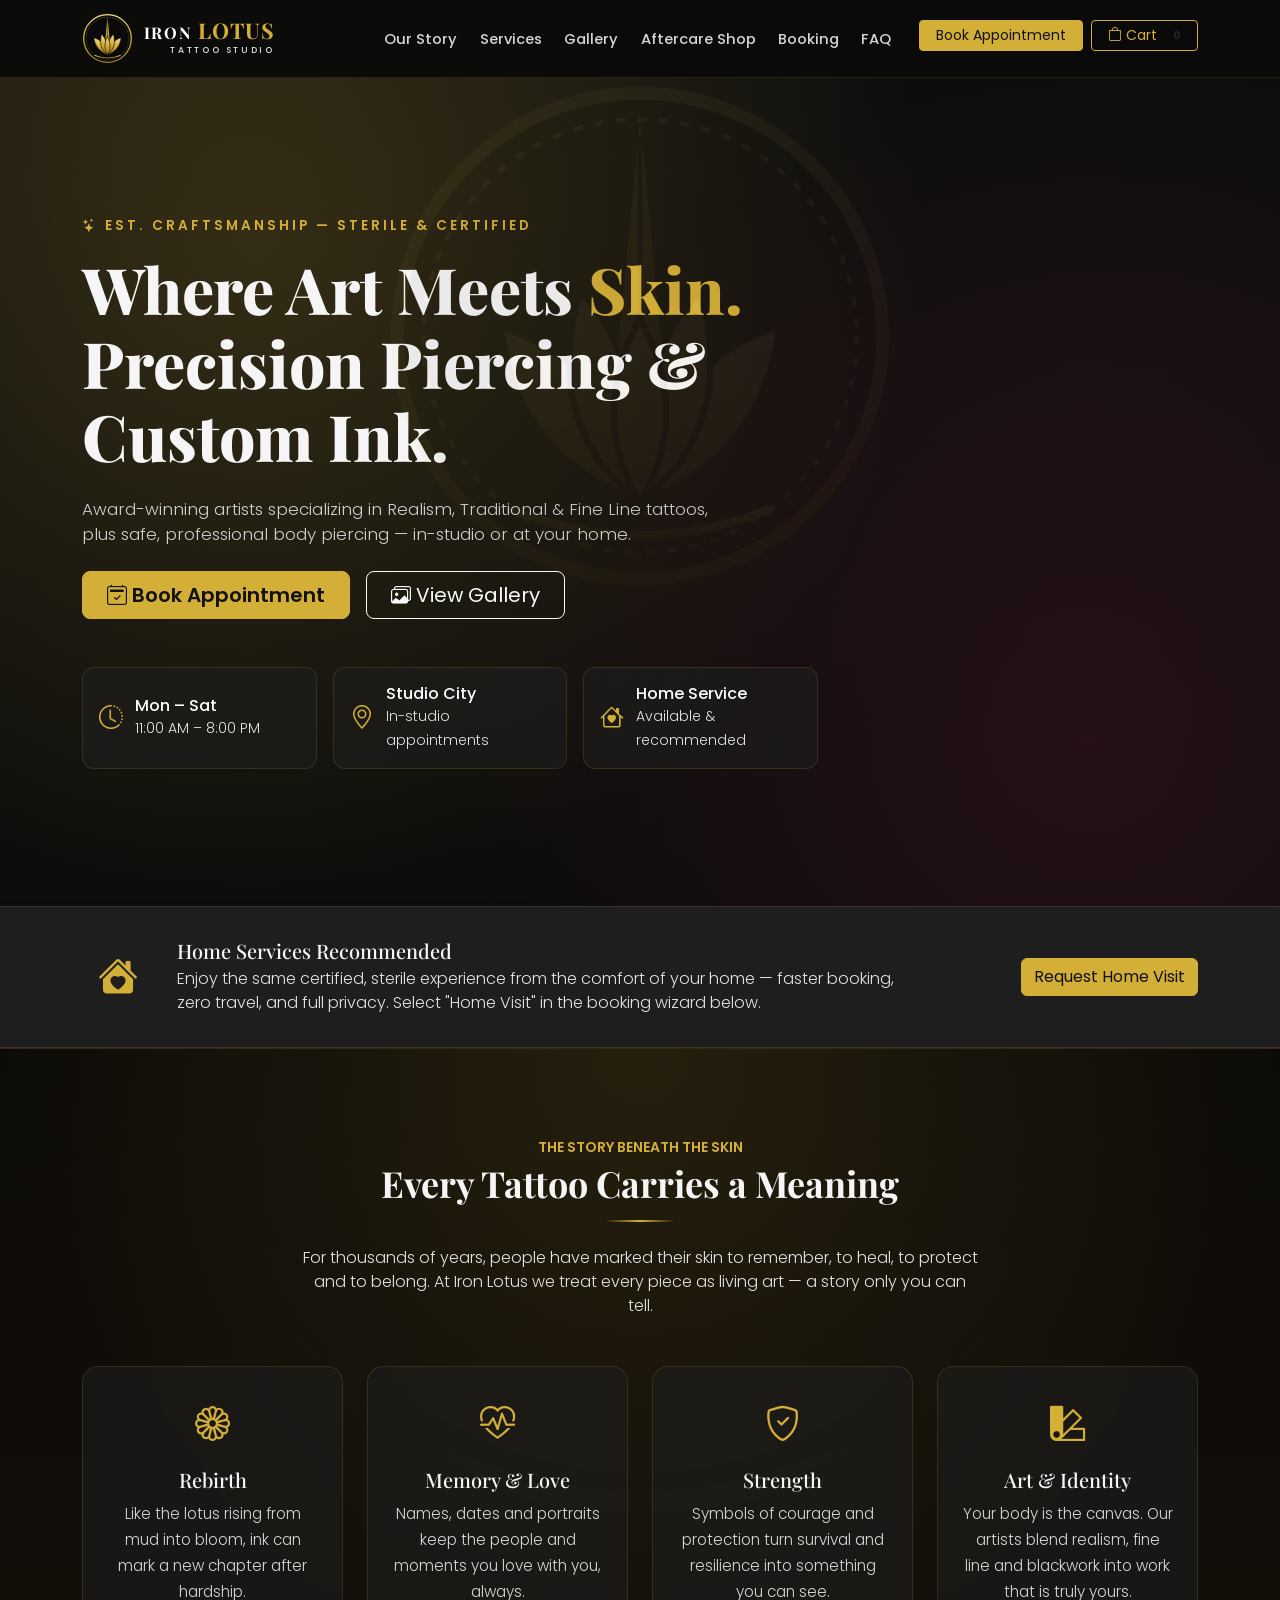
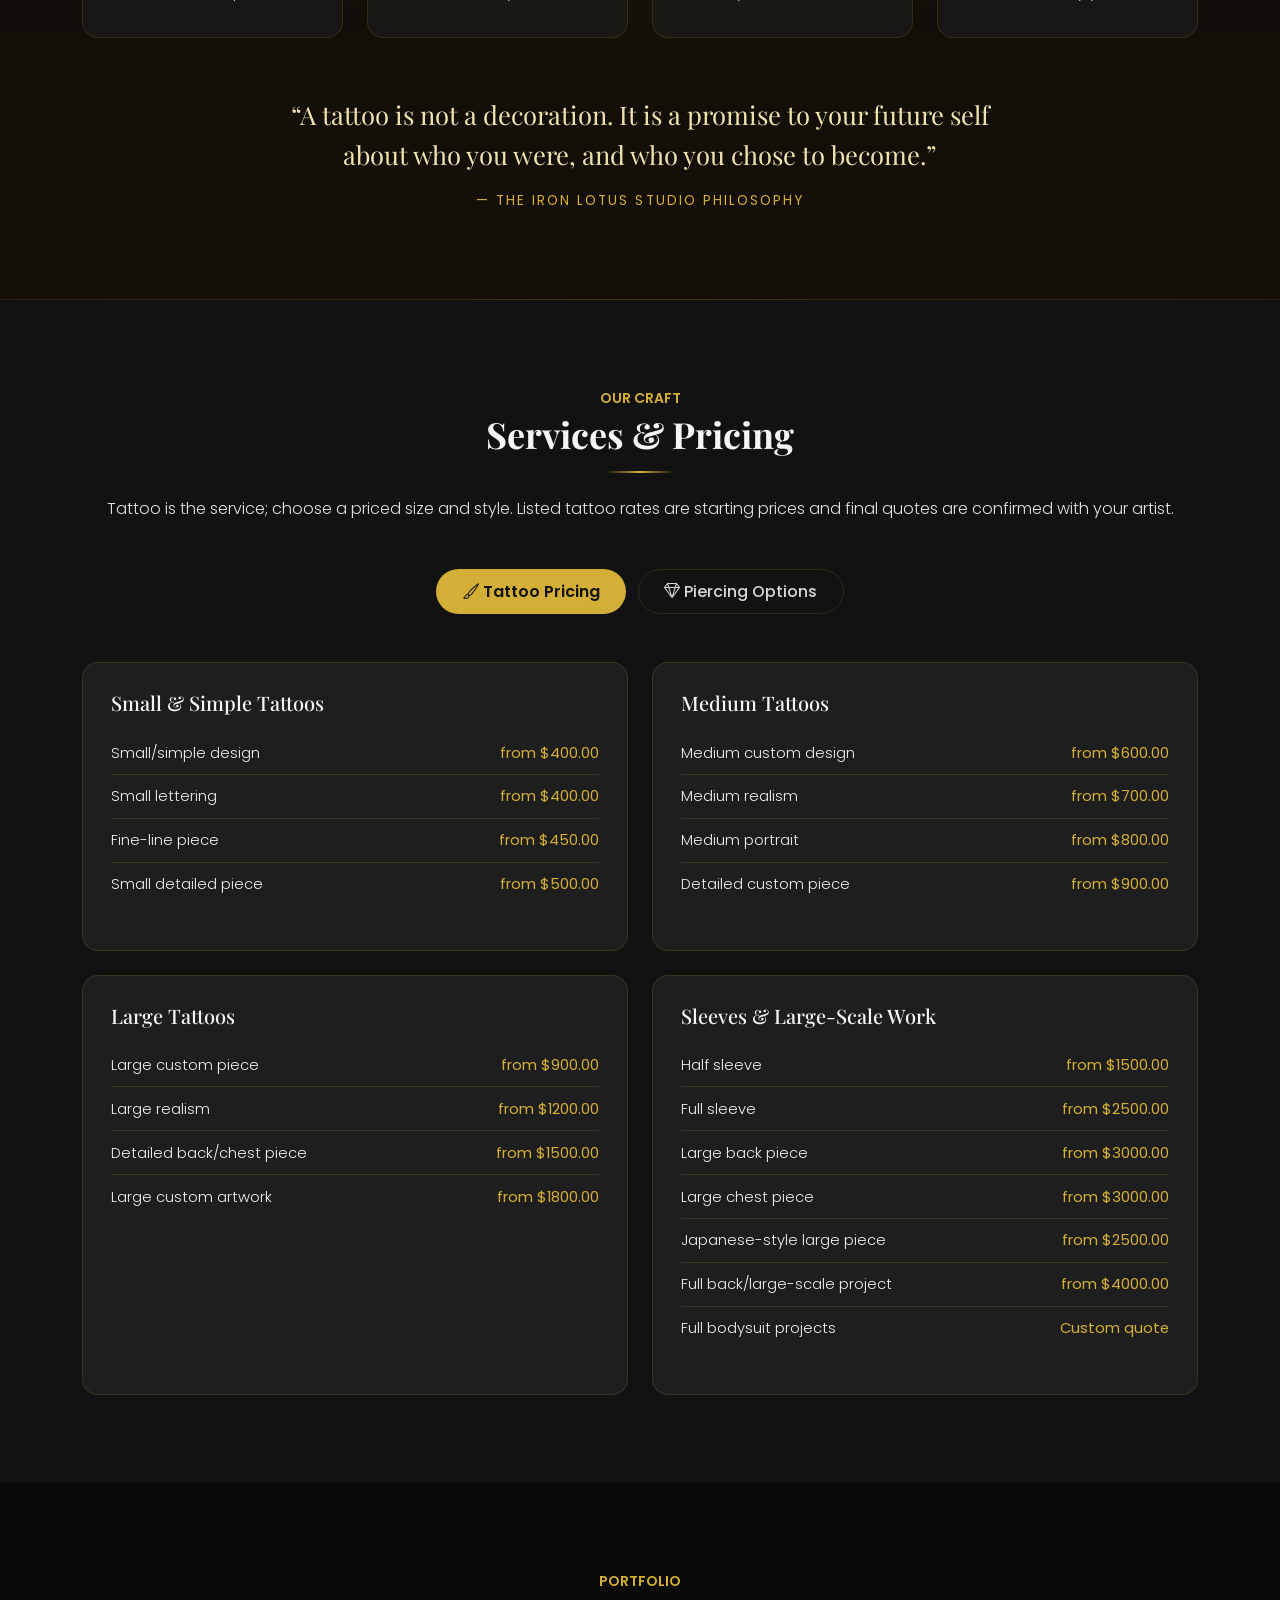
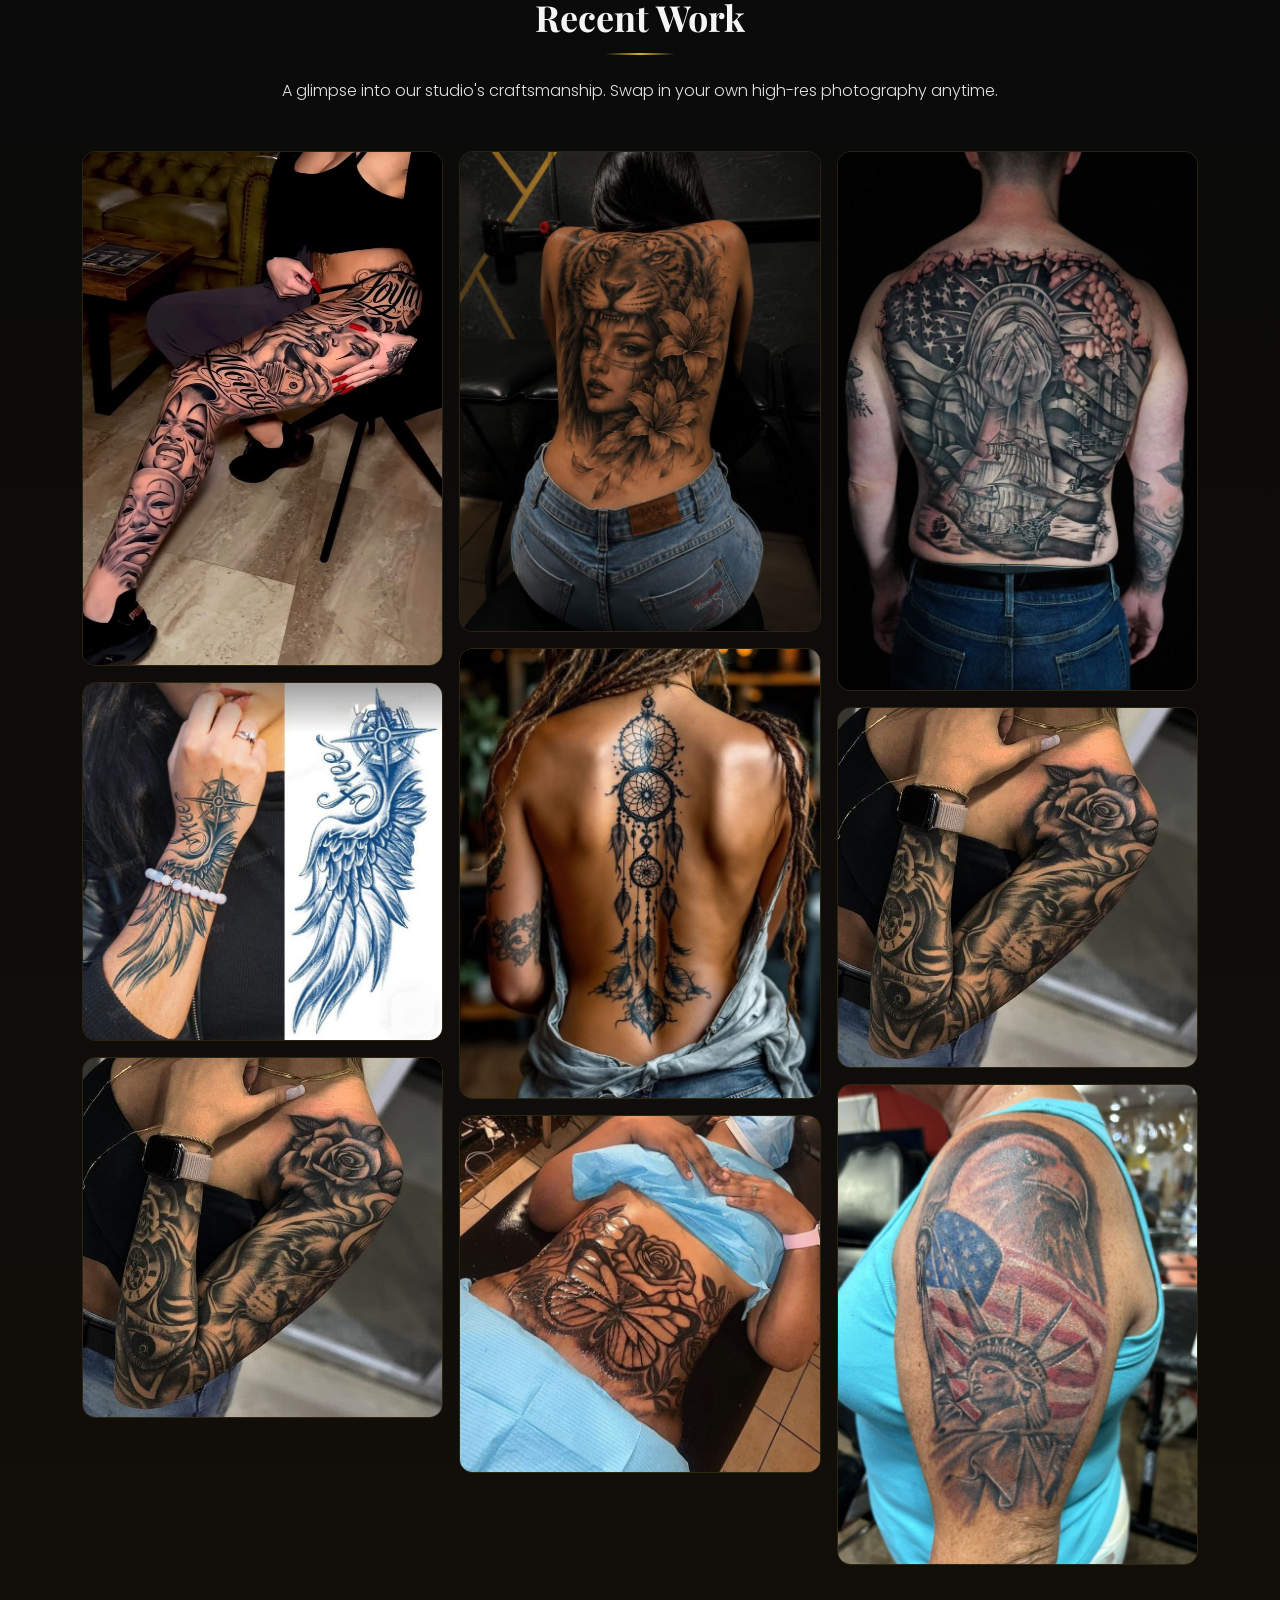
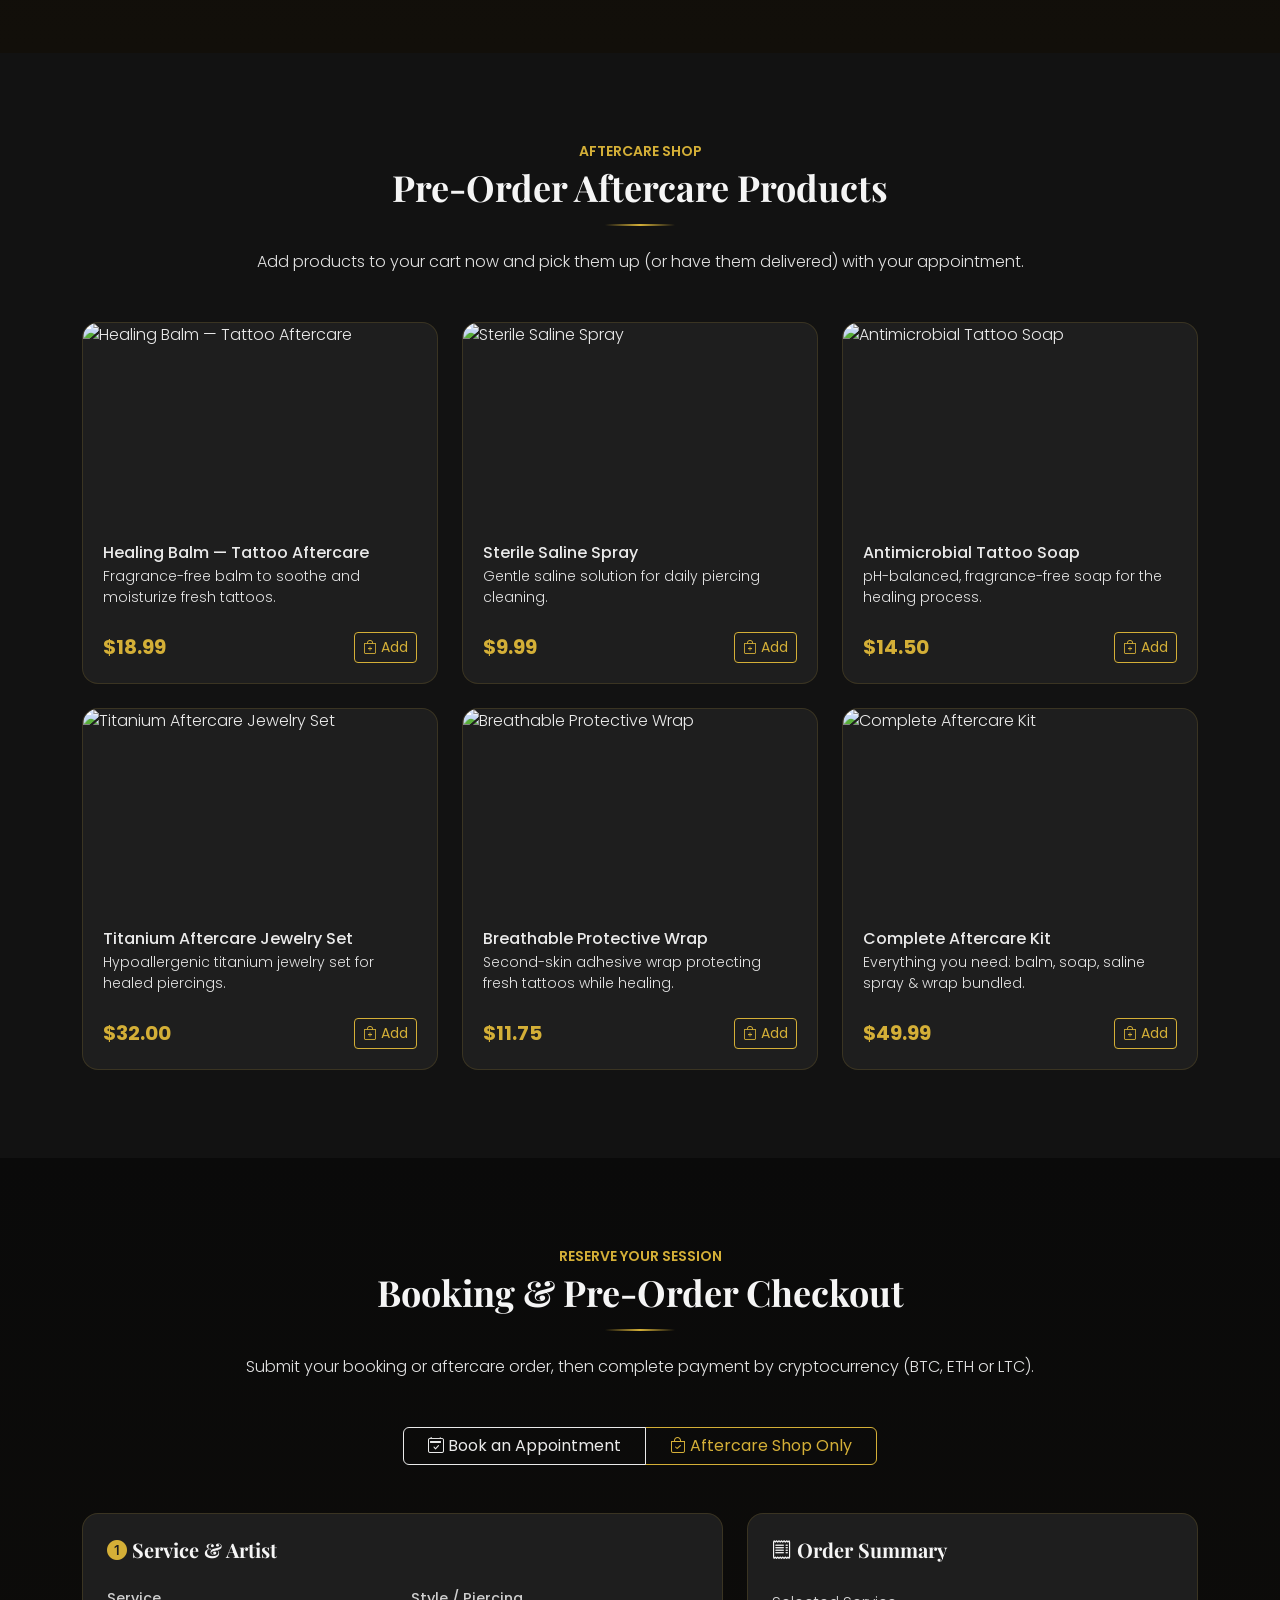
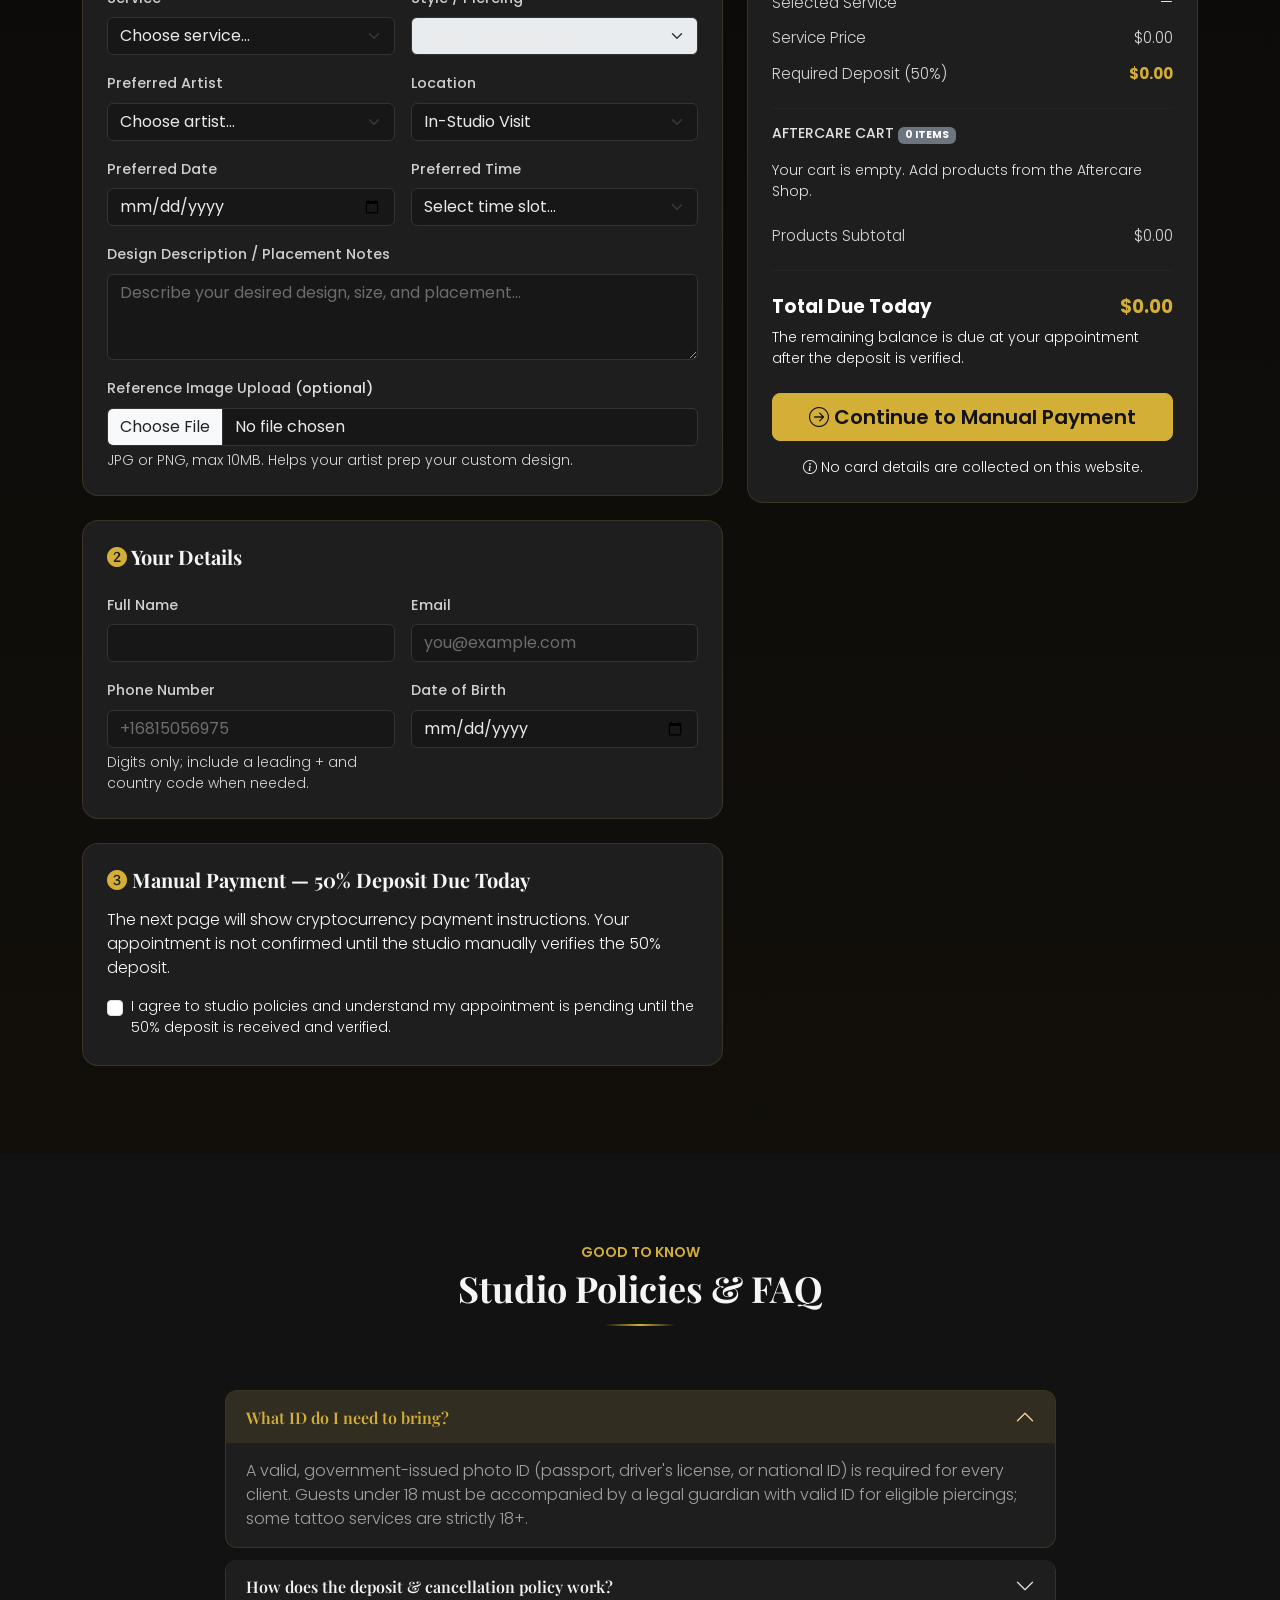
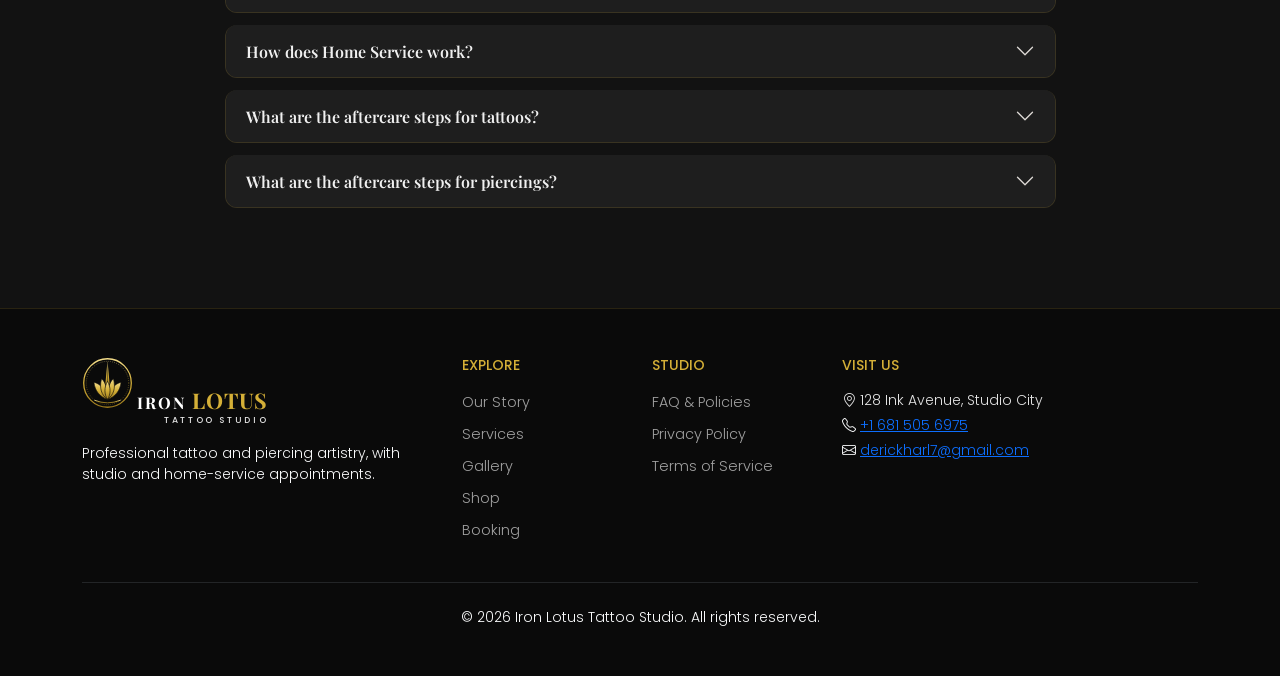
==== commit dde36d9b: "update" ====
--- a/index.html
+++ b/index.html
@@ -423,7 +423,7 @@
                 </div>
                 <div class="col-md-6">
                   <label for="clientPhone" class="form-label">Phone Number</label>
-                  <input type="tel" class="form-control studio-input" id="clientPhone" pattern="\+?[0-9]{7,15}" placeholder="+13028281552" required>
+                  <input type="tel" class="form-control studio-input" id="clientPhone" pattern="\+?[0-9]{7,15}" placeholder="+16815056975" required>
                   <div class="form-text text-light">Digits only; include a leading + and country code when needed.</div>
                   <div class="invalid-feedback">Please enter a valid phone number.</div>
                 </div>
@@ -615,8 +615,8 @@
         <div class="col-lg-4">
           <h6 class="text-uppercase small text-accent mb-3">Visit Us</h6>
           <p class="text-muted small mb-1"><i class="bi bi-geo-alt"></i> 128 Ink Avenue, Studio City</p>
-          <p class="text-light small mb-1"><i class="bi bi-telephone"></i> <a href="tel:+13028281552">+1 302 828 1552</a></p>
-          <p class="text-light small"><i class="bi bi-envelope"></i> <a href="mailto:Royal.ink.costumersservice@gmail.com">Royal.ink.costumersservice@gmail.com</a></p>
+          <p class="text-light small mb-1"><i class="bi bi-telephone"></i>           <a href="tel:+16815056975">+1 681 505 6975</a></p>
+                    <p class="text-light small"><i class="bi bi-envelope"></i> <a href="mailto:derickharl7@gmail.com">derickharl7@gmail.com</a></p>
         </div>
       </div>
       <hr class="border-secondary my-4">
@@ -645,7 +645,7 @@
 
   <!-- Mobile quick-action bar -->
   <nav class="mobile-action-bar d-lg-none" aria-label="Quick actions">
-    <a href="tel:+13028281552"><i class="bi bi-telephone-fill"></i><span>Call</span></a>
+    <a href="tel:+16815056975"><i class="bi bi-telephone-fill"></i><span>Call</span></a>
     <a href="#booking" class="js-book-appointment-cta primary"><i class="bi bi-calendar2-check"></i><span>Book</span></a>
     <a href="#gallery"><i class="bi bi-images"></i><span>Gallery</span></a>
     <a href="#shop"><i class="bi bi-shop"></i><span>Shop</span></a>
